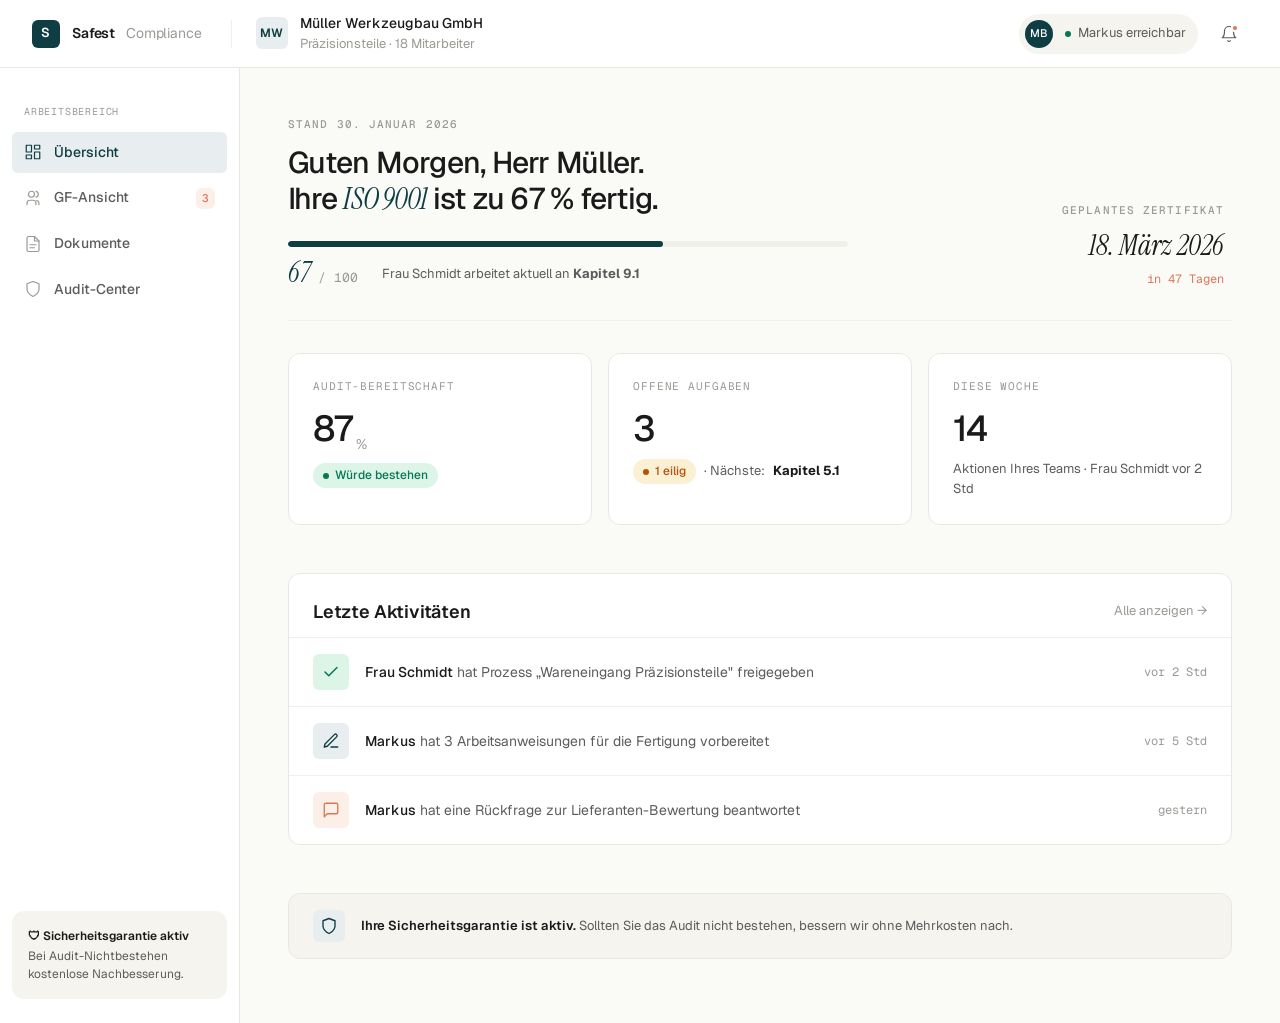
==== index.html @ cdc5fbad "Initial commit — Safest sales demo prototype 4 clickable screens (Übersicht, GF-Ansicht, Dokument-De" ====
<!DOCTYPE html>
<html lang="de">
<head>
  <meta charset="UTF-8" />
  <meta name="viewport" content="width=device-width, initial-scale=1.0" />
  <title>Safest — Übersicht · Müller Werkzeugbau GmbH</title>

  <link rel="preconnect" href="https://fonts.googleapis.com">
  <link rel="preconnect" href="https://fonts.gstatic.com" crossorigin>
  <link href="https://fonts.googleapis.com/css2?family=Geist:wght@400;500;600;700&family=Geist+Mono:wght@400;500&family=Instrument+Serif:ital@0;1&display=swap" rel="stylesheet">

  <link rel="stylesheet" href="styles.css" />
</head>
<body>

  <div class="app">

    <!-- ============================================ TOP BAR ============================================ -->
    <header class="topbar">
      <div class="brand">
        <div class="brand-mark">S</div>
        <div class="brand-name">Safest <span>Compliance</span></div>
      </div>

      <div class="customer-context">
        <div class="customer-logo">MW</div>
        <div>
          <div class="customer-name">Müller Werkzeugbau GmbH</div>
          <div class="customer-meta">Präzisionsteile · 18 Mitarbeiter</div>
        </div>
      </div>

      <div class="topbar-actions">
        <button class="consultant-badge" title="Ihr persönlicher Berater">
          <div class="avatar primary">MB</div>
          <span><span class="consultant-status"></span> Markus erreichbar</span>
        </button>
        <button class="icon-btn" aria-label="Benachrichtigungen">
          <svg width="18" height="18" viewBox="0 0 24 24" fill="none" stroke="currentColor" stroke-width="1.6" stroke-linecap="round" stroke-linejoin="round"><path d="M6 8a6 6 0 0 1 12 0c0 7 3 9 3 9H3s3-2 3-9"/><path d="M10.3 21a1.94 1.94 0 0 0 3.4 0"/></svg>
          <span class="dot"></span>
        </button>
      </div>
    </header>

    <!-- ============================================ SIDEBAR ============================================ -->
    <aside class="sidebar">
      <div class="sidebar-section">Arbeitsbereich</div>

      <a href="index.html" class="nav-item active">
        <svg class="nav-icon" viewBox="0 0 24 24" fill="none" stroke="currentColor" stroke-width="1.6" stroke-linecap="round" stroke-linejoin="round"><rect x="3" y="3" width="7" height="9"/><rect x="14" y="3" width="7" height="5"/><rect x="14" y="12" width="7" height="9"/><rect x="3" y="16" width="7" height="5"/></svg>
        Übersicht
      </a>

      <a href="geschaeftsfuehrer.html" class="nav-item">
        <svg class="nav-icon" viewBox="0 0 24 24" fill="none" stroke="currentColor" stroke-width="1.6" stroke-linecap="round" stroke-linejoin="round"><path d="M20 21v-2a4 4 0 0 0-3-3.87"/><path d="M4 21v-2a4 4 0 0 1 4-4h4a4 4 0 0 1 4 4v2"/><circle cx="10" cy="7" r="4"/><path d="M16 3.13a4 4 0 0 1 0 7.75"/></svg>
        GF-Ansicht
        <span class="nav-badge">3</span>
      </a>

      <a href="dokument.html" class="nav-item">
        <svg class="nav-icon" viewBox="0 0 24 24" fill="none" stroke="currentColor" stroke-width="1.6" stroke-linecap="round" stroke-linejoin="round"><path d="M14 2H6a2 2 0 0 0-2 2v16a2 2 0 0 0 2 2h12a2 2 0 0 0 2-2V8z"/><polyline points="14 2 14 8 20 8"/><line x1="8" y1="13" x2="16" y2="13"/><line x1="8" y1="17" x2="14" y2="17"/></svg>
        Dokumente
      </a>

      <a href="audit.html" class="nav-item">
        <svg class="nav-icon" viewBox="0 0 24 24" fill="none" stroke="currentColor" stroke-width="1.6" stroke-linecap="round" stroke-linejoin="round"><path d="M12 22s8-4 8-10V5l-8-3-8 3v7c0 6 8 10 8 10z"/></svg>
        Audit-Center
      </a>

      <div class="sidebar-footer">
        <strong>🛡 Sicherheitsgarantie aktiv</strong>
        Bei Audit-Nichtbestehen kostenlose Nachbesserung.
      </div>
    </aside>

    <!-- ============================================ MAIN ============================================ -->
    <main class="main">

      <!-- ── HERO ────────────────────────────────────────── -->
      <section class="hero fade-in">
        <div class="hero-info">
          <div class="eyebrow">Stand 30. Januar 2026</div>
          <h1 class="hero-title">Guten Morgen, Herr Müller. <br />Ihre <em>ISO 9001</em> ist zu 67 % fertig.</h1>
          <div class="progress-bar">
            <div class="progress-fill" style="--target: 67%"></div>
          </div>
          <div class="progress-row">
            <div><span class="progress-num">67</span><span class="faint mono"> / 100</span></div>
            <div>Frau Schmidt arbeitet aktuell an <strong>Kapitel 9.1</strong></div>
          </div>
        </div>

        <div class="hero-side">
          <div class="eyebrow">Geplantes Zertifikat</div>
          <div class="hero-side-date">18. März 2026</div>
          <div class="hero-side-meta">in 47 Tagen</div>
        </div>
      </section>

      <!-- ── KPI CARDS ───────────────────────────────────── -->
      <section class="kpi-grid">
        <div class="kpi-card fade-in delay-1">
          <div class="kpi-label">Audit-Bereitschaft</div>
          <div class="kpi-value">87<sub>%</sub></div>
          <div class="kpi-meta"><span class="status-pill success">Würde bestehen</span></div>
        </div>

        <div class="kpi-card fade-in delay-2">
          <div class="kpi-label">Offene Aufgaben</div>
          <div class="kpi-value">3</div>
          <div class="kpi-meta"><span class="status-pill warning">1 eilig</span> &middot; Nächste: <strong style="color:var(--text)">Kapitel 5.1</strong></div>
        </div>

        <div class="kpi-card fade-in delay-3">
          <div class="kpi-label">Diese Woche</div>
          <div class="kpi-value">14</div>
          <div class="kpi-meta">Aktionen Ihres Teams &middot; Frau Schmidt vor 2 Std</div>
        </div>
      </section>

      <!-- ── ACTIVITY FEED ───────────────────────────────── -->
      <section class="feed-section fade-in delay-4">
        <div class="feed-header">
          <h2 class="section-title">Letzte Aktivitäten</h2>
          <a href="#">Alle anzeigen →</a>
        </div>
        <ul class="feed-list">
          <li class="feed-item">
            <div class="feed-icon success">
              <svg width="18" height="18" viewBox="0 0 24 24" fill="none" stroke="currentColor" stroke-width="2" stroke-linecap="round" stroke-linejoin="round"><polyline points="20 6 9 17 4 12"/></svg>
            </div>
            <div class="feed-content">
              <div class="feed-text"><strong>Frau Schmidt</strong> hat Prozess „Wareneingang Präzisionsteile" freigegeben</div>
            </div>
            <div class="feed-time">vor 2 Std</div>
          </li>

          <li class="feed-item">
            <div class="feed-icon primary">
              <svg width="18" height="18" viewBox="0 0 24 24" fill="none" stroke="currentColor" stroke-width="1.8" stroke-linecap="round" stroke-linejoin="round"><path d="M12 20h9"/><path d="M16.5 3.5a2.12 2.12 0 0 1 3 3L7 19l-4 1 1-4Z"/></svg>
            </div>
            <div class="feed-content">
              <div class="feed-text"><strong>Markus</strong> hat 3 Arbeitsanweisungen für die Fertigung vorbereitet</div>
            </div>
            <div class="feed-time">vor 5 Std</div>
          </li>

          <li class="feed-item">
            <div class="feed-icon accent">
              <svg width="18" height="18" viewBox="0 0 24 24" fill="none" stroke="currentColor" stroke-width="1.8" stroke-linecap="round" stroke-linejoin="round"><path d="M21 15a2 2 0 0 1-2 2H7l-4 4V5a2 2 0 0 1 2-2h14a2 2 0 0 1 2 2z"/></svg>
            </div>
            <div class="feed-content">
              <div class="feed-text"><strong>Markus</strong> hat eine Rückfrage zur Lieferanten-Bewertung beantwortet</div>
            </div>
            <div class="feed-time">gestern</div>
          </li>
        </ul>
      </section>

      <!-- ── TRUST BANNER ────────────────────────────────── -->
      <div class="trust-banner fade-in delay-5">
        <div class="trust-icon">
          <svg width="18" height="18" viewBox="0 0 24 24" fill="none" stroke="currentColor" stroke-width="1.8" stroke-linecap="round" stroke-linejoin="round"><path d="M12 22s8-4 8-10V5l-8-3-8 3v7c0 6 8 10 8 10z"/></svg>
        </div>
        <div>
          <strong>Ihre Sicherheitsgarantie ist aktiv.</strong> Sollten Sie das Audit nicht bestehen, bessern wir ohne Mehrkosten nach.
        </div>
      </div>

    </main>
  </div>

  <script src="script.js"></script>
</body>
</html>
---- styles.css ----
/* ============================================
   SAFEST DEMO PROTOTYPE — STYLES
   Design language: Warm minimal · Editorial accent · Petrol primary
   ============================================ */

:root {
  /* Surfaces */
  --bg: #FAFAF7;
  --surface: #FFFFFF;
  --surface-warm: #F5F4EE;

  /* Brand */
  --primary: #0E3D44;
  --primary-soft: #134E57;
  --primary-faint: #E8EEEF;

  /* Accent */
  --accent: #D97757;
  --accent-soft: #F4D9CB;
  --accent-faint: #FBEFE7;

  /* Text */
  --text: #1A1A1A;
  --text-soft: #5C5C5C;
  --text-faint: #9A9A95;

  /* Lines */
  --border: #E8E8E2;
  --border-soft: #F0F0EB;

  /* Status */
  --success: #047857;
  --success-bg: #DCF5E7;
  --warning: #B45309;
  --warning-bg: #FBEFD4;
  --danger: #B91C1C;
  --danger-bg: #FCE2E2;

  /* Radii */
  --r-sm: 6px;
  --r: 12px;
  --r-lg: 16px;
  --r-full: 999px;

  /* Shadows — extremely subtle, layered */
  --shadow-xs: 0 1px 2px rgba(20, 30, 35, 0.04);
  --shadow: 0 1px 2px rgba(20, 30, 35, 0.04), 0 2px 6px rgba(20, 30, 35, 0.03);
  --shadow-lg: 0 4px 14px rgba(20, 30, 35, 0.05), 0 2px 4px rgba(20, 30, 35, 0.03);

  /* Spacing */
  --s-1: 4px;
  --s-2: 8px;
  --s-3: 12px;
  --s-4: 16px;
  --s-5: 24px;
  --s-6: 32px;
  --s-7: 48px;
  --s-8: 64px;

  /* Type */
  --font-sans: 'Geist', -apple-system, BlinkMacSystemFont, sans-serif;
  --font-mono: 'Geist Mono', 'SF Mono', monospace;
  --font-serif: 'Instrument Serif', Georgia, serif;
}

/* ============================================
   RESET & BASE
   ============================================ */
*, *::before, *::after { box-sizing: border-box; margin: 0; padding: 0; }

html { font-size: 16px; -webkit-text-size-adjust: 100%; }

body {
  font-family: var(--font-sans);
  font-size: 15px;
  line-height: 1.55;
  color: var(--text);
  background: var(--bg);
  -webkit-font-smoothing: antialiased;
  -moz-osx-font-smoothing: grayscale;
  font-feature-settings: "ss01", "ss02", "cv11";
  min-height: 100vh;
}

a { color: inherit; text-decoration: none; }
button { font: inherit; cursor: pointer; border: none; background: none; color: inherit; }
ul, ol { list-style: none; }
img { max-width: 100%; display: block; }

/* ============================================
   APP LAYOUT
   ============================================ */
.app {
  display: grid;
  grid-template-columns: 240px 1fr;
  grid-template-rows: 68px 1fr;
  grid-template-areas:
    "topbar topbar"
    "sidebar main";
  min-height: 100vh;
}

/* ── TOP BAR ───────────────────────────────── */
.topbar {
  grid-area: topbar;
  background: var(--surface);
  border-bottom: 1px solid var(--border);
  display: flex;
  align-items: center;
  padding: 0 var(--s-6);
  gap: var(--s-5);
  position: sticky;
  top: 0;
  z-index: 50;
}

.brand {
  display: flex;
  align-items: center;
  gap: var(--s-3);
  padding-right: var(--s-5);
  border-right: 1px solid var(--border-soft);
  min-width: 200px;
}

.brand-mark {
  width: 28px;
  height: 28px;
  background: var(--primary);
  color: white;
  border-radius: var(--r-sm);
  display: grid;
  place-items: center;
  font-weight: 600;
  font-size: 13px;
  letter-spacing: 0.02em;
}

.brand-name {
  font-weight: 600;
  font-size: 14px;
  letter-spacing: -0.01em;
  color: var(--text);
}

.brand-name span {
  color: var(--text-faint);
  font-weight: 400;
  margin-left: var(--s-2);
}

.customer-context {
  display: flex;
  align-items: center;
  gap: var(--s-3);
  flex: 1;
}

.customer-logo {
  width: 32px;
  height: 32px;
  background: var(--primary-faint);
  color: var(--primary);
  border-radius: var(--r-sm);
  display: grid;
  place-items: center;
  font-weight: 600;
  font-size: 12px;
  letter-spacing: 0.02em;
}

.customer-name {
  font-weight: 500;
  font-size: 14px;
  color: var(--text);
}

.customer-meta {
  font-size: 13px;
  color: var(--text-faint);
}

.topbar-actions {
  display: flex;
  align-items: center;
  gap: var(--s-3);
}

.consultant-badge {
  display: flex;
  align-items: center;
  gap: var(--s-3);
  padding: 6px var(--s-3) 6px 6px;
  background: var(--surface-warm);
  border-radius: var(--r-full);
  font-size: 13px;
  color: var(--text-soft);
  transition: background 0.15s ease;
}
.consultant-badge:hover { background: var(--primary-faint); }

.avatar {
  width: 28px;
  height: 28px;
  border-radius: var(--r-full);
  display: grid;
  place-items: center;
  font-weight: 500;
  font-size: 11px;
  letter-spacing: 0.02em;
}
.avatar.primary { background: var(--primary); color: white; }
.avatar.accent  { background: var(--accent); color: white; }
.avatar.soft    { background: var(--surface-warm); color: var(--text-soft); border: 1px solid var(--border); }

.consultant-status {
  display: inline-block;
  width: 6px; height: 6px;
  border-radius: 50%;
  background: var(--success);
  margin-right: var(--s-1);
}

.icon-btn {
  width: 38px;
  height: 38px;
  border-radius: var(--r-sm);
  display: grid;
  place-items: center;
  color: var(--text-soft);
  position: relative;
  transition: background 0.15s ease;
}
.icon-btn:hover { background: var(--surface-warm); }
.icon-btn .dot {
  position: absolute;
  top: 9px; right: 9px;
  width: 8px; height: 8px;
  background: var(--accent);
  border: 2px solid var(--surface);
  border-radius: 50%;
}

/* ── SIDEBAR ───────────────────────────────── */
.sidebar {
  grid-area: sidebar;
  background: var(--surface);
  border-right: 1px solid var(--border);
  padding: var(--s-5) var(--s-3);
  display: flex;
  flex-direction: column;
  gap: var(--s-1);
}

.sidebar-section {
  font-family: var(--font-mono);
  font-size: 10px;
  text-transform: uppercase;
  letter-spacing: 0.08em;
  color: var(--text-faint);
  padding: var(--s-3) var(--s-3) var(--s-2);
}

.nav-item {
  display: flex;
  align-items: center;
  gap: var(--s-3);
  padding: 10px var(--s-3);
  border-radius: var(--r-sm);
  color: var(--text-soft);
  font-size: 14px;
  font-weight: 500;
  transition: all 0.15s ease;
}
.nav-item:hover { background: var(--surface-warm); color: var(--text); }
.nav-item.active {
  background: var(--primary-faint);
  color: var(--primary);
}
.nav-item.active .nav-icon { color: var(--primary); }

.nav-icon { width: 18px; height: 18px; flex-shrink: 0; color: var(--text-faint); }
.nav-item:hover .nav-icon { color: var(--text-soft); }

.nav-badge {
  margin-left: auto;
  font-family: var(--font-mono);
  font-size: 11px;
  color: var(--accent);
  background: var(--accent-faint);
  padding: 2px 6px;
  border-radius: var(--r-sm);
}

.sidebar-footer {
  margin-top: auto;
  padding: var(--s-4);
  background: var(--surface-warm);
  border-radius: var(--r);
  font-size: 12px;
  color: var(--text-soft);
  line-height: 1.5;
}
.sidebar-footer strong { color: var(--text); display: block; margin-bottom: 2px; font-weight: 600; }

/* ── MAIN ──────────────────────────────────── */
.main {
  grid-area: main;
  padding: var(--s-7) var(--s-7) var(--s-8);
  max-width: 1240px;
  width: 100%;
}

/* ============================================
   TYPOGRAPHY UTILITIES
   ============================================ */
.eyebrow {
  font-family: var(--font-mono);
  font-size: 11px;
  font-weight: 500;
  text-transform: uppercase;
  letter-spacing: 0.1em;
  color: var(--text-faint);
}

.hero-title {
  font-family: var(--font-sans);
  font-size: 30px;
  font-weight: 500;
  letter-spacing: -0.025em;
  line-height: 1.2;
  color: var(--text);
}
.hero-title em {
  font-family: var(--font-serif);
  font-style: italic;
  font-weight: 400;
  color: var(--primary);
}

.section-title {
  font-size: 18px;
  font-weight: 600;
  letter-spacing: -0.01em;
  color: var(--text);
}

.muted { color: var(--text-soft); }
.faint { color: var(--text-faint); }

.mono { font-family: var(--font-mono); }
.serif { font-family: var(--font-serif); }

/* ============================================
   HERO BLOCK (Übersicht)
   ============================================ */
.hero {
  display: grid;
  grid-template-columns: 1fr auto;
  gap: var(--s-7);
  align-items: end;
  padding-bottom: var(--s-6);
  margin-bottom: var(--s-6);
  border-bottom: 1px solid var(--border-soft);
}

.hero-info { max-width: 560px; }
.hero-info .eyebrow { margin-bottom: var(--s-3); }
.hero-info .hero-title { margin-bottom: var(--s-5); }

.progress-bar {
  height: 6px;
  background: var(--border-soft);
  border-radius: var(--r-full);
  overflow: hidden;
  position: relative;
}
.progress-fill {
  height: 100%;
  background: var(--primary);
  border-radius: var(--r-full);
  width: 0;
  transition: width 1.2s cubic-bezier(.2,.7,.2,1);
}

.progress-row {
  display: flex;
  align-items: center;
  gap: var(--s-5);
  margin-top: var(--s-3);
  font-size: 13px;
  color: var(--text-soft);
}
.progress-num {
  font-family: var(--font-serif);
  font-style: italic;
  font-size: 28px;
  color: var(--primary);
  line-height: 1;
}

.hero-side {
  text-align: right;
  padding-right: var(--s-2);
}
.hero-side .eyebrow { margin-bottom: var(--s-3); }
.hero-side-date {
  font-family: var(--font-serif);
  font-size: 28px;
  font-style: italic;
  color: var(--text);
  line-height: 1.1;
  margin-bottom: var(--s-2);
}
.hero-side-meta {
  font-family: var(--font-mono);
  font-size: 12px;
  color: var(--accent);
}

/* ============================================
   KPI CARDS
   ============================================ */
.kpi-grid {
  display: grid;
  grid-template-columns: repeat(3, 1fr);
  gap: var(--s-4);
  margin-bottom: var(--s-7);
}

.kpi-card {
  background: var(--surface);
  border: 1px solid var(--border);
  border-radius: var(--r);
  padding: var(--s-5);
  transition: border-color 0.2s ease, box-shadow 0.2s ease;
}
.kpi-card:hover {
  border-color: #DEDED8;
  box-shadow: var(--shadow);
}

.kpi-label {
  font-family: var(--font-mono);
  font-size: 11px;
  text-transform: uppercase;
  letter-spacing: 0.08em;
  color: var(--text-faint);
  margin-bottom: var(--s-4);
}

.kpi-value {
  font-size: 36px;
  font-weight: 500;
  letter-spacing: -0.03em;
  line-height: 1;
  color: var(--text);
  margin-bottom: var(--s-3);
}
.kpi-value sub {
  font-size: 14px;
  color: var(--text-faint);
  font-weight: 400;
  letter-spacing: 0;
  margin-left: var(--s-1);
}

.kpi-meta {
  font-size: 13px;
  color: var(--text-soft);
  display: flex;
  align-items: center;
  gap: var(--s-2);
}

.status-pill {
  display: inline-flex;
  align-items: center;
  gap: 6px;
  padding: 3px 10px;
  border-radius: var(--r-full);
  font-size: 12px;
  font-weight: 500;
}
.status-pill.success { background: var(--success-bg); color: var(--success); }
.status-pill.warning { background: var(--warning-bg); color: var(--warning); }
.status-pill.danger  { background: var(--danger-bg);  color: var(--danger); }
.status-pill::before {
  content: '';
  width: 6px; height: 6px;
  border-radius: 50%;
  background: currentColor;
}

/* ============================================
   ACTIVITY FEED
   ============================================ */
.feed-section {
  background: var(--surface);
  border: 1px solid var(--border);
  border-radius: var(--r);
  overflow: hidden;
}
.feed-header {
  display: flex;
  align-items: center;
  justify-content: space-between;
  padding: var(--s-5) var(--s-5) var(--s-3);
}
.feed-header a {
  font-size: 13px;
  color: var(--text-faint);
  transition: color 0.15s ease;
}
.feed-header a:hover { color: var(--primary); }

.feed-list {
  display: flex;
  flex-direction: column;
}

.feed-item {
  display: grid;
  grid-template-columns: auto 1fr auto;
  gap: var(--s-4);
  padding: var(--s-4) var(--s-5);
  align-items: center;
  border-top: 1px solid var(--border-soft);
}
.feed-item:hover { background: var(--surface-warm); }

.feed-icon {
  width: 36px; height: 36px;
  border-radius: var(--r-sm);
  display: grid;
  place-items: center;
  flex-shrink: 0;
}
.feed-icon.primary  { background: var(--primary-faint);  color: var(--primary); }
.feed-icon.success  { background: var(--success-bg);     color: var(--success); }
.feed-icon.accent   { background: var(--accent-faint);   color: var(--accent); }
.feed-icon.neutral  { background: var(--surface-warm);   color: var(--text-soft); }

.feed-content { min-width: 0; }
.feed-content strong { font-weight: 500; color: var(--text); }
.feed-content .feed-text { font-size: 14px; color: var(--text-soft); line-height: 1.4; }

.feed-time {
  font-family: var(--font-mono);
  font-size: 12px;
  color: var(--text-faint);
  white-space: nowrap;
}

/* ============================================
   TRUST BANNER
   ============================================ */
.trust-banner {
  margin-top: var(--s-7);
  padding: var(--s-4) var(--s-5);
  background: var(--surface-warm);
  border: 1px solid var(--border);
  border-radius: var(--r);
  display: flex;
  align-items: center;
  gap: var(--s-4);
  font-size: 13px;
  color: var(--text-soft);
}
.trust-icon {
  width: 32px; height: 32px;
  background: var(--primary-faint);
  color: var(--primary);
  border-radius: var(--r-sm);
  display: grid;
  place-items: center;
  flex-shrink: 0;
}
.trust-banner strong { color: var(--text); font-weight: 600; }

/* ============================================
   GF-ANSICHT — DELEGATION TOGGLE
   ============================================ */
.delegation-block {
  background: linear-gradient(180deg, #FFFFFF 0%, #F7F6F1 100%);
  border: 1px solid var(--border);
  border-radius: var(--r-lg);
  padding: var(--s-6);
  display: grid;
  grid-template-columns: 1fr auto;
  gap: var(--s-6);
  align-items: center;
  margin-bottom: var(--s-7);
}
.delegation-info .eyebrow { margin-bottom: var(--s-3); }
.delegation-info h2 {
  font-size: 22px;
  font-weight: 500;
  letter-spacing: -0.02em;
  margin-bottom: var(--s-2);
}
.delegation-info h2 em {
  font-family: var(--font-serif);
  font-style: italic;
  font-weight: 400;
  color: var(--primary);
}
.delegation-info p { color: var(--text-soft); max-width: 540px; }

.toggle {
  display: inline-flex;
  align-items: center;
  gap: var(--s-3);
  padding: var(--s-3) var(--s-4);
  background: var(--surface);
  border: 1px solid var(--border);
  border-radius: var(--r-full);
}
.toggle-switch {
  width: 44px; height: 24px;
  background: var(--primary);
  border-radius: var(--r-full);
  position: relative;
  transition: background 0.2s ease;
}
.toggle-switch::after {
  content: '';
  position: absolute;
  top: 3px; left: 23px;
  width: 18px; height: 18px;
  background: white;
  border-radius: 50%;
  transition: left 0.2s ease;
}
.toggle.off .toggle-switch { background: var(--border); }
.toggle.off .toggle-switch::after { left: 3px; }
.toggle-label {
  font-family: var(--font-mono);
  font-size: 11px;
  text-transform: uppercase;
  letter-spacing: 0.06em;
  color: var(--text-soft);
}

/* ============================================
   ISO KAPITEL AMPEL
   ============================================ */
.kapitel-block { margin-bottom: var(--s-7); }
.kapitel-block .section-title { margin-bottom: var(--s-4); }
.kapitel-block .eyebrow { margin-bottom: var(--s-2); }

.kapitel-list {
  background: var(--surface);
  border: 1px solid var(--border);
  border-radius: var(--r);
  overflow: hidden;
}

.kapitel-row {
  display: grid;
  grid-template-columns: 32px 1fr auto;
  gap: var(--s-4);
  padding: var(--s-4) var(--s-5);
  align-items: center;
  border-top: 1px solid var(--border-soft);
  transition: background 0.15s ease;
}
.kapitel-row:first-child { border-top: none; }
.kapitel-row:hover { background: var(--surface-warm); }

.kapitel-num {
  font-family: var(--font-mono);
  font-size: 13px;
  color: var(--text-faint);
}
.kapitel-name { font-size: 14px; color: var(--text); }

/* ============================================
   AUFGABEN CARDS
   ============================================ */
.aufgaben-block .eyebrow { margin-bottom: var(--s-2); }
.aufgaben-block .section-title { margin-bottom: var(--s-4); }

.aufgaben-list {
  display: flex;
  flex-direction: column;
  gap: var(--s-3);
}

.aufgabe-card {
  background: var(--surface);
  border: 1px solid var(--border);
  border-radius: var(--r);
  padding: var(--s-5);
  display: grid;
  grid-template-columns: 1fr auto;
  gap: var(--s-5);
  align-items: center;
  transition: border-color 0.15s ease, box-shadow 0.15s ease;
}
.aufgabe-card:hover { border-color: #DCDCD6; box-shadow: var(--shadow); }
.aufgabe-card.urgent { border-color: var(--accent-soft); background: linear-gradient(180deg, #FFFBF8 0%, #FFFFFF 100%); }

.aufgabe-tag {
  display: inline-flex;
  align-items: center;
  gap: 6px;
  font-family: var(--font-mono);
  font-size: 10px;
  font-weight: 500;
  text-transform: uppercase;
  letter-spacing: 0.08em;
  color: var(--accent);
  margin-bottom: var(--s-2);
}
.aufgabe-title {
  font-size: 15px;
  font-weight: 500;
  margin-bottom: var(--s-1);
  color: var(--text);
}
.aufgabe-meta {
  font-size: 13px;
  color: var(--text-soft);
}
.aufgabe-time {
  font-family: var(--font-mono);
  font-size: 12px;
  color: var(--text-faint);
  margin-left: var(--s-2);
}

/* ============================================
   BUTTONS
   ============================================ */
.btn {
  display: inline-flex;
  align-items: center;
  gap: var(--s-2);
  padding: 10px var(--s-4);
  border-radius: var(--r-sm);
  font-size: 14px;
  font-weight: 500;
  transition: all 0.15s ease;
  white-space: nowrap;
}
.btn-primary {
  background: var(--primary);
  color: white;
}
.btn-primary:hover { background: var(--primary-soft); }

.btn-ghost {
  color: var(--text-soft);
  border: 1px solid var(--border);
  background: var(--surface);
}
.btn-ghost:hover { border-color: #D5D5CF; color: var(--text); }

.btn-cta {
  background: var(--primary);
  color: white;
  padding: 12px var(--s-5);
  font-size: 14px;
  font-weight: 500;
}
.btn-cta:hover { background: var(--primary-soft); }
.btn-cta:active { transform: translateY(1px); }

/* ============================================
   DOKUMENT-DETAIL
   ============================================ */
.dok-header {
  display: flex;
  align-items: flex-start;
  justify-content: space-between;
  gap: var(--s-5);
  padding-bottom: var(--s-5);
  border-bottom: 1px solid var(--border);
  margin-bottom: var(--s-6);
}
.back-link {
  display: inline-flex;
  align-items: center;
  gap: var(--s-1);
  font-size: 13px;
  color: var(--text-faint);
  margin-bottom: var(--s-3);
  transition: color 0.15s ease;
}
.back-link:hover { color: var(--primary); }

.dok-title-row .eyebrow { margin-bottom: var(--s-2); }
.dok-title {
  font-size: 28px;
  font-weight: 500;
  letter-spacing: -0.02em;
  margin-bottom: var(--s-3);
}
.dok-meta {
  display: flex;
  gap: var(--s-5);
  font-size: 13px;
  color: var(--text-soft);
}
.dok-meta span { display: flex; align-items: center; gap: var(--s-1); }

/* Process strip */
.process-strip {
  display: grid;
  grid-template-columns: 1fr auto 1fr auto 1fr;
  gap: var(--s-3);
  align-items: center;
  background: var(--surface);
  border: 1px solid var(--border);
  border-radius: var(--r);
  padding: var(--s-4) var(--s-5);
  margin-bottom: var(--s-6);
}
.process-step {
  display: flex;
  flex-direction: column;
  gap: 2px;
}
.process-step-label {
  font-size: 13px;
  font-weight: 500;
  color: var(--text);
  display: flex;
  align-items: center;
  gap: var(--s-2);
}
.process-step-date {
  font-family: var(--font-mono);
  font-size: 11px;
  color: var(--text-faint);
}
.process-step.active .process-step-label { color: var(--accent); }
.process-arrow { color: var(--text-faint); }
.check-dot {
  width: 16px; height: 16px;
  background: var(--success-bg);
  color: var(--success);
  border-radius: 50%;
  display: grid; place-items: center;
}

/* Document body layout */
.dok-body {
  display: grid;
  grid-template-columns: 1fr 320px;
  gap: var(--s-6);
  align-items: start;
}

.dok-content {
  background: var(--surface);
  border: 1px solid var(--border);
  border-radius: var(--r);
  padding: var(--s-7);
}
.dok-content h3 {
  font-family: var(--font-serif);
  font-style: italic;
  font-size: 22px;
  font-weight: 400;
  color: var(--primary);
  margin-bottom: var(--s-5);
}
.dok-content p {
  margin-bottom: var(--s-4);
  color: var(--text);
  font-size: 15px;
  line-height: 1.65;
}
.dok-content ul { padding-left: var(--s-5); margin-bottom: var(--s-4); }
.dok-content ul li {
  list-style: disc;
  margin-bottom: var(--s-3);
  color: var(--text);
  line-height: 1.6;
}
.dok-content strong { font-weight: 600; }
.highlight-new {
  background: var(--accent-faint);
  padding: var(--s-4) var(--s-5);
  border-left: 3px solid var(--accent);
  border-radius: 0 var(--r-sm) var(--r-sm) 0;
  margin: var(--s-4) 0;
  position: relative;
}
.highlight-new::before {
  content: 'Neu ergänzt';
  position: absolute;
  top: -10px;
  left: 16px;
  background: var(--accent);
  color: white;
  font-family: var(--font-mono);
  font-size: 10px;
  text-transform: uppercase;
  letter-spacing: 0.08em;
  padding: 3px 8px;
  border-radius: var(--r-sm);
}

/* Chat sidebar */
.chat-card {
  background: var(--surface);
  border: 1px solid var(--border);
  border-radius: var(--r);
  overflow: hidden;
  position: sticky;
  top: 88px;
}
.chat-header {
  padding: var(--s-4) var(--s-5);
  border-bottom: 1px solid var(--border-soft);
  display: flex;
  align-items: center;
  gap: var(--s-3);
}
.chat-header .avatar { width: 36px; height: 36px; font-size: 13px; }
.chat-header-meta strong {
  font-size: 14px;
  display: block;
  color: var(--text);
  font-weight: 600;
}
.chat-header-meta small {
  font-size: 12px;
  color: var(--success);
  display: flex; align-items: center; gap: 4px;
}
.chat-header-meta small::before {
  content: ''; width: 6px; height: 6px; background: var(--success); border-radius: 50%;
}

.chat-thread {
  padding: var(--s-4) var(--s-5);
  display: flex;
  flex-direction: column;
  gap: var(--s-4);
  max-height: 360px;
  overflow-y: auto;
}
.chat-msg {
  font-size: 13px;
  line-height: 1.5;
}
.chat-msg-time {
  font-family: var(--font-mono);
  font-size: 10px;
  text-transform: uppercase;
  letter-spacing: 0.06em;
  color: var(--text-faint);
  margin-bottom: 4px;
}
.chat-msg-text { color: var(--text-soft); }

.chat-input {
  border-top: 1px solid var(--border-soft);
  padding: var(--s-3) var(--s-4);
  display: flex;
  gap: var(--s-2);
}
.chat-input input {
  flex: 1;
  background: var(--surface-warm);
  border: 1px solid var(--border-soft);
  border-radius: var(--r-sm);
  padding: 8px var(--s-3);
  font-family: inherit;
  font-size: 13px;
  color: var(--text);
}
.chat-input input::placeholder { color: var(--text-faint); }
.chat-input button {
  background: var(--primary);
  color: white;
  border-radius: var(--r-sm);
  width: 32px;
  display: grid; place-items: center;
}

/* Document footer */
.dok-footer {
  margin-top: var(--s-6);
  display: flex;
  justify-content: flex-end;
  gap: var(--s-3);
}

/* ============================================
   AUDIT SIMULATOR
   ============================================ */
.audit-hero {
  background: var(--surface);
  border: 1px solid var(--border);
  border-radius: var(--r-lg);
  padding: var(--s-7);
  margin-bottom: var(--s-6);
  display: grid;
  grid-template-columns: 1fr auto;
  gap: var(--s-6);
  align-items: end;
}
.audit-hero-info .eyebrow { margin-bottom: var(--s-3); }
.audit-hero-title {
  font-size: 28px;
  font-weight: 500;
  letter-spacing: -0.02em;
  margin-bottom: var(--s-2);
}
.audit-hero-title em {
  font-family: var(--font-serif);
  font-style: italic;
  font-weight: 400;
  color: var(--primary);
}
.audit-hero-info p { color: var(--text-soft); max-width: 480px; }

.audit-score {
  text-align: right;
}
.audit-score-num {
  font-family: var(--font-serif);
  font-style: italic;
  font-size: 64px;
  line-height: 1;
  color: var(--primary);
  margin-bottom: var(--s-2);
}
.audit-score-bar {
  width: 240px;
  height: 4px;
  background: var(--border-soft);
  border-radius: var(--r-full);
  overflow: hidden;
  margin-bottom: var(--s-2);
}
.audit-score-bar-fill {
  width: 87%;
  height: 100%;
  background: var(--primary);
  border-radius: var(--r-full);
}

/* Simulator */
.simulator {
  background: var(--surface);
  border: 1px solid var(--border);
  border-radius: var(--r);
  overflow: hidden;
  margin-bottom: var(--s-6);
}
.simulator-header {
  padding: var(--s-4) var(--s-6);
  border-bottom: 1px solid var(--border-soft);
  display: flex;
  align-items: center;
  justify-content: space-between;
}
.simulator-header .eyebrow { color: var(--text-soft); }
.simulator-counter {
  font-family: var(--font-mono);
  font-size: 12px;
  color: var(--text-faint);
}

.audit-question {
  padding: var(--s-6);
  background: var(--surface-warm);
  border-bottom: 1px solid var(--border-soft);
}
.audit-question-label {
  display: inline-flex;
  align-items: center;
  gap: var(--s-2);
  font-family: var(--font-mono);
  font-size: 10px;
  text-transform: uppercase;
  letter-spacing: 0.08em;
  color: var(--text-faint);
  margin-bottom: var(--s-3);
}
.audit-question-text {
  font-family: var(--font-serif);
  font-size: 22px;
  font-style: italic;
  font-weight: 400;
  color: var(--text);
  line-height: 1.45;
  max-width: 700px;
}

.audit-answer {
  padding: var(--s-6);
}
.audit-answer-label {
  display: inline-flex;
  align-items: center;
  gap: var(--s-2);
  font-family: var(--font-mono);
  font-size: 10px;
  text-transform: uppercase;
  letter-spacing: 0.08em;
  color: var(--success);
  margin-bottom: var(--s-4);
}
.audit-answer p {
  font-size: 15px;
  line-height: 1.65;
  color: var(--text);
  margin-bottom: var(--s-4);
}
.audit-answer ol {
  padding-left: var(--s-6);
  margin: var(--s-3) 0 var(--s-4);
}
.audit-answer ol li {
  list-style: decimal;
  font-size: 14px;
  margin-bottom: var(--s-2);
  color: var(--text);
}
.audit-references {
  display: flex;
  flex-direction: column;
  gap: var(--s-1);
  margin: var(--s-4) 0;
  padding: var(--s-3) var(--s-4);
  background: var(--surface-warm);
  border-radius: var(--r-sm);
}
.audit-references span {
  font-family: var(--font-mono);
  font-size: 12px;
  color: var(--text-soft);
  display: flex; align-items: center; gap: var(--s-2);
}
.audit-references span::before { content: '→'; color: var(--text-faint); }

.audit-checks {
  display: flex;
  gap: var(--s-5);
  margin-top: var(--s-5);
  padding-top: var(--s-4);
  border-top: 1px solid var(--border-soft);
}
.audit-check {
  display: flex;
  align-items: center;
  gap: var(--s-2);
  font-size: 13px;
  color: var(--success);
}
.audit-check svg { color: var(--success); }

.simulator-footer {
  padding: var(--s-4) var(--s-6);
  border-top: 1px solid var(--border-soft);
  display: flex;
  justify-content: space-between;
  align-items: center;
  background: var(--surface-warm);
}

/* Gap report */
.gap-report .eyebrow { margin-bottom: var(--s-2); }
.gap-report .section-title { margin-bottom: var(--s-4); display: flex; align-items: center; gap: var(--s-3); }
.gap-report .section-title .status-pill { font-size: 11px; }

.gap-list { display: flex; flex-direction: column; gap: var(--s-3); }
.gap-card {
  background: var(--surface);
  border: 1px solid var(--border);
  border-radius: var(--r);
  padding: var(--s-5);
  display: grid;
  grid-template-columns: 1fr auto;
  gap: var(--s-5);
  align-items: center;
}
.gap-card-info .eyebrow { margin-bottom: var(--s-2); color: var(--warning); }
.gap-card-title { font-weight: 500; margin-bottom: var(--s-1); }
.gap-card-meta { font-size: 13px; color: var(--text-soft); }
.gap-card-time {
  font-family: var(--font-mono);
  font-size: 12px;
  color: var(--text-faint);
  margin-left: var(--s-3);
}

/* ============================================
   ANIMATIONS — subtle, staggered
   ============================================ */
@keyframes fadeUp {
  from { opacity: 0; transform: translateY(8px); }
  to { opacity: 1; transform: none; }
}
.fade-in { animation: fadeUp 0.55s cubic-bezier(.2,.7,.2,1) both; }
.delay-1 { animation-delay: 0.05s; }
.delay-2 { animation-delay: 0.12s; }
.delay-3 { animation-delay: 0.20s; }
.delay-4 { animation-delay: 0.28s; }
.delay-5 { animation-delay: 0.36s; }

/* Pulse on success */
@keyframes pulse {
  0% { box-shadow: 0 0 0 0 rgba(4, 120, 87, 0.4); }
  100% { box-shadow: 0 0 0 14px rgba(4, 120, 87, 0); }
}
.pulse { animation: pulse 0.9s ease-out; }

/* ============================================
   RESPONSIVE — collapse sidebar below tablet
   ============================================ */
@media (max-width: 1100px) {
  .dok-body { grid-template-columns: 1fr; }
  .audit-hero { grid-template-columns: 1fr; }
  .audit-score { text-align: left; }
}

@media (max-width: 880px) {
  .app { grid-template-columns: 1fr; grid-template-areas: "topbar" "main"; }
  .sidebar { display: none; }
  .kpi-grid { grid-template-columns: 1fr; }
  .hero { grid-template-columns: 1fr; align-items: start; }
  .hero-side { text-align: left; }
  .main { padding: var(--s-5); }
}
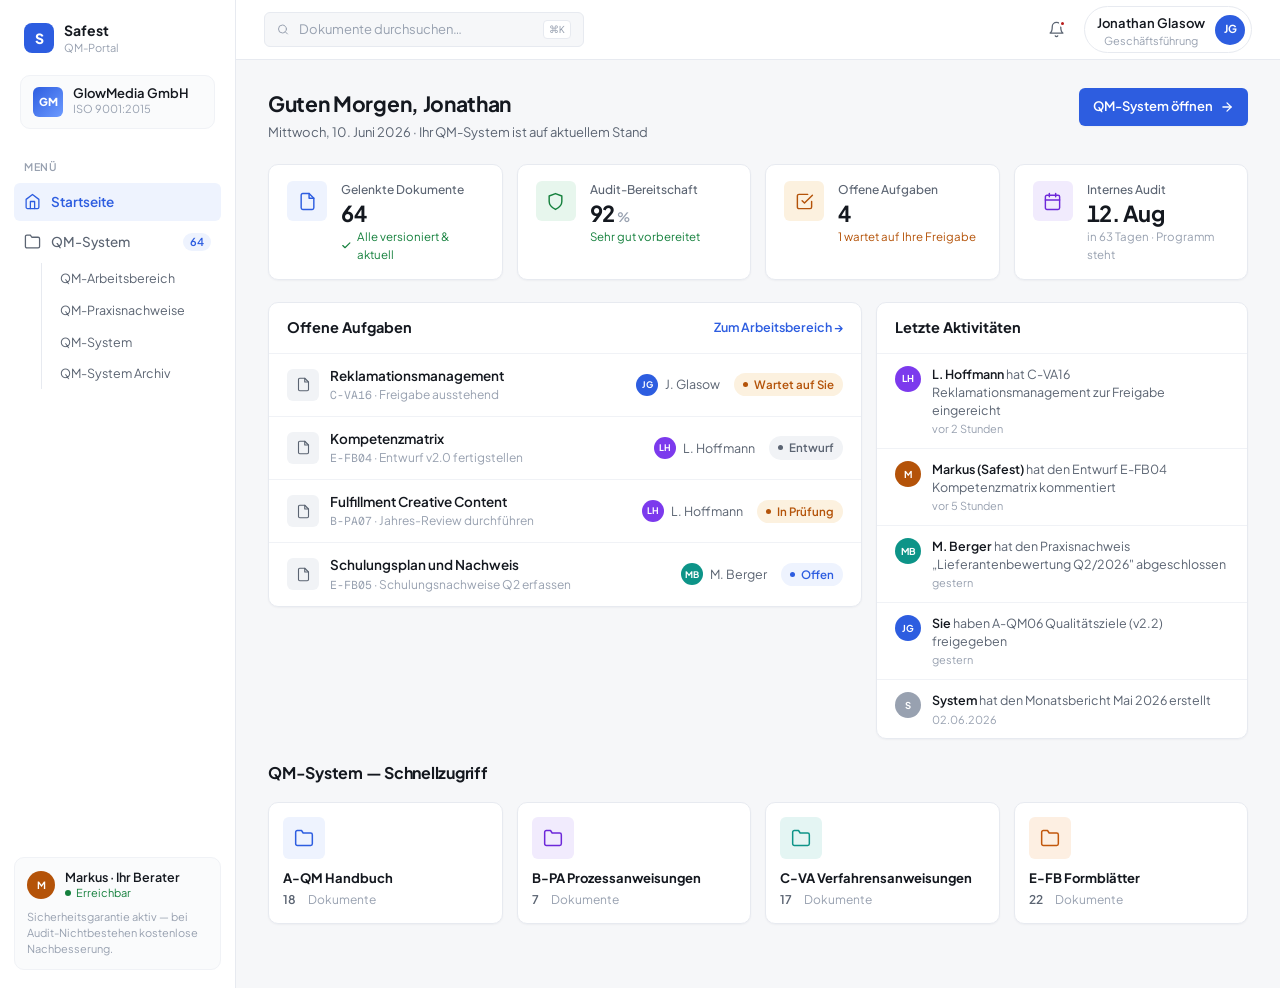
==== commit 706b7392: "Rebuild: QM-Portal mit Dashboard + QM-System (4 Reiter) Komplett neuer Prototyp im Clean-Business-Sa" ====
--- a/index.html
+++ b/index.html
@@ -3,173 +3,223 @@
 <head>
   <meta charset="UTF-8" />
   <meta name="viewport" content="width=device-width, initial-scale=1.0" />
-  <title>Safest — Übersicht · Müller Werkzeugbau GmbH</title>
+  <title>Startseite — QM-Portal · GlowMedia GmbH</title>
 
   <link rel="preconnect" href="https://fonts.googleapis.com">
   <link rel="preconnect" href="https://fonts.gstatic.com" crossorigin>
-  <link href="https://fonts.googleapis.com/css2?family=Geist:wght@400;500;600;700&family=Geist+Mono:wght@400;500&family=Instrument+Serif:ital@0;1&display=swap" rel="stylesheet">
+  <link href="https://fonts.googleapis.com/css2?family=Plus+Jakarta+Sans:wght@400;500;600;700;800&family=Geist+Mono:wght@400;500&display=swap" rel="stylesheet">
 
   <link rel="stylesheet" href="styles.css" />
 </head>
 <body>
 
-  <div class="app">
-
-    <!-- ============================================ TOP BAR ============================================ -->
-    <header class="topbar">
-      <div class="brand">
-        <div class="brand-mark">S</div>
-        <div class="brand-name">Safest <span>Compliance</span></div>
-      </div>
-
-      <div class="customer-context">
-        <div class="customer-logo">MW</div>
-        <div>
-          <div class="customer-name">Müller Werkzeugbau GmbH</div>
-          <div class="customer-meta">Präzisionsteile · 18 Mitarbeiter</div>
-        </div>
-      </div>
-
-      <div class="topbar-actions">
-        <button class="consultant-badge" title="Ihr persönlicher Berater">
-          <div class="avatar primary">MB</div>
-          <span><span class="consultant-status"></span> Markus erreichbar</span>
-        </button>
-        <button class="icon-btn" aria-label="Benachrichtigungen">
-          <svg width="18" height="18" viewBox="0 0 24 24" fill="none" stroke="currentColor" stroke-width="1.6" stroke-linecap="round" stroke-linejoin="round"><path d="M6 8a6 6 0 0 1 12 0c0 7 3 9 3 9H3s3-2 3-9"/><path d="M10.3 21a1.94 1.94 0 0 0 3.4 0"/></svg>
-          <span class="dot"></span>
-        </button>
-      </div>
-    </header>
-
-    <!-- ============================================ SIDEBAR ============================================ -->
-    <aside class="sidebar">
-      <div class="sidebar-section">Arbeitsbereich</div>
-
-      <a href="index.html" class="nav-item active">
-        <svg class="nav-icon" viewBox="0 0 24 24" fill="none" stroke="currentColor" stroke-width="1.6" stroke-linecap="round" stroke-linejoin="round"><rect x="3" y="3" width="7" height="9"/><rect x="14" y="3" width="7" height="5"/><rect x="14" y="12" width="7" height="9"/><rect x="3" y="16" width="7" height="5"/></svg>
-        Übersicht
+<div class="app">
+
+  <!-- ════════ SIDEBAR ════════ -->
+  <aside class="sidebar">
+    <div class="brand">
+      <div class="brand-mark">S</div>
+      <div class="brand-text">
+        <strong>Safest</strong>
+        <span>QM-Portal</span>
+      </div>
+    </div>
+
+    <div class="customer-block">
+      <div class="customer-logo">GM</div>
+      <div>
+        <div class="customer-block-name">GlowMedia GmbH</div>
+        <div class="customer-block-meta">ISO 9001:2015</div>
+      </div>
+    </div>
+
+    <div class="nav-label">Menü</div>
+
+    <a href="index.html" class="nav-item active">
+      <svg viewBox="0 0 24 24" fill="none" stroke="currentColor" stroke-width="1.8" stroke-linecap="round" stroke-linejoin="round"><path d="m3 9 9-7 9 7v11a2 2 0 0 1-2 2H5a2 2 0 0 1-2-2z"/><polyline points="9 22 9 12 15 12 15 22"/></svg>
+      Startseite
+    </a>
+
+    <a href="qm-system.html" class="nav-item">
+      <svg viewBox="0 0 24 24" fill="none" stroke="currentColor" stroke-width="1.8" stroke-linecap="round" stroke-linejoin="round"><path d="M22 19a2 2 0 0 1-2 2H4a2 2 0 0 1-2-2V5a2 2 0 0 1 2-2h5l2 3h9a2 2 0 0 1 2 2z"/></svg>
+      QM-System
+      <span class="nav-badge">64</span>
+    </a>
+
+    <nav class="nav-sub">
+      <a href="qm-system.html#arbeitsbereich">QM-Arbeitsbereich</a>
+      <a href="qm-system.html#praxisnachweise">QM-Praxisnachweise</a>
+      <a href="qm-system.html#system">QM-System</a>
+      <a href="qm-system.html#archiv">QM-System Archiv</a>
+    </nav>
+
+    <div class="sidebar-bottom">
+      <div class="sidebar-bottom-row">
+        <div class="avatar" style="background:#B45309;">M</div>
+        <div>
+          <strong>Markus · Ihr Berater</strong>
+          <span class="status-online">Erreichbar</span>
+        </div>
+      </div>
+      <p>Sicherheitsgarantie aktiv — bei Audit-Nichtbestehen kostenlose Nachbesserung.</p>
+    </div>
+  </aside>
+
+  <!-- ════════ TOPBAR ════════ -->
+  <header class="topbar">
+    <div class="topbar-search">
+      <svg width="15" height="15" viewBox="0 0 24 24" fill="none" stroke="currentColor" stroke-width="2" stroke-linecap="round" stroke-linejoin="round"><circle cx="11" cy="11" r="8"/><line x1="21" y1="21" x2="16.65" y2="16.65"/></svg>
+      <input type="text" placeholder="Dokumente durchsuchen…" />
+      <kbd>⌘K</kbd>
+    </div>
+    <div class="topbar-spacer"></div>
+    <div class="topbar-right">
+      <button class="icon-btn" aria-label="Benachrichtigungen">
+        <svg width="17" height="17" viewBox="0 0 24 24" fill="none" stroke="currentColor" stroke-width="1.8" stroke-linecap="round" stroke-linejoin="round"><path d="M6 8a6 6 0 0 1 12 0c0 7 3 9 3 9H3s3-2 3-9"/><path d="M10.3 21a1.94 1.94 0 0 0 3.4 0"/></svg>
+        <span class="dot"></span>
+      </button>
+      <button class="user-chip">
+        <div>
+          <span class="user-chip-name">Jonathan Glasow</span>
+          <span class="user-chip-role">Geschäftsführung</span>
+        </div>
+        <div class="avatar" style="background:#2D5DE0;">JG</div>
+      </button>
+    </div>
+  </header>
+
+  <!-- ════════ MAIN ════════ -->
+  <main class="main">
+
+    <div class="page-head fade">
+      <div>
+        <h1>Guten Morgen, Jonathan</h1>
+        <div class="sub">Mittwoch, 10. Juni 2026 · Ihr QM-System ist auf aktuellem Stand</div>
+      </div>
+      <a href="qm-system.html" class="btn btn-primary">
+        QM-System öffnen
+        <svg width="14" height="14" viewBox="0 0 24 24" fill="none" stroke="currentColor" stroke-width="2.2" stroke-linecap="round" stroke-linejoin="round"><line x1="5" y1="12" x2="19" y2="12"/><polyline points="12 5 19 12 12 19"/></svg>
       </a>
-
-      <a href="geschaeftsfuehrer.html" class="nav-item">
-        <svg class="nav-icon" viewBox="0 0 24 24" fill="none" stroke="currentColor" stroke-width="1.6" stroke-linecap="round" stroke-linejoin="round"><path d="M20 21v-2a4 4 0 0 0-3-3.87"/><path d="M4 21v-2a4 4 0 0 1 4-4h4a4 4 0 0 1 4 4v2"/><circle cx="10" cy="7" r="4"/><path d="M16 3.13a4 4 0 0 1 0 7.75"/></svg>
-        GF-Ansicht
-        <span class="nav-badge">3</span>
-      </a>
-
-      <a href="dokument.html" class="nav-item">
-        <svg class="nav-icon" viewBox="0 0 24 24" fill="none" stroke="currentColor" stroke-width="1.6" stroke-linecap="round" stroke-linejoin="round"><path d="M14 2H6a2 2 0 0 0-2 2v16a2 2 0 0 0 2 2h12a2 2 0 0 0 2-2V8z"/><polyline points="14 2 14 8 20 8"/><line x1="8" y1="13" x2="16" y2="13"/><line x1="8" y1="17" x2="14" y2="17"/></svg>
-        Dokumente
-      </a>
-
-      <a href="audit.html" class="nav-item">
-        <svg class="nav-icon" viewBox="0 0 24 24" fill="none" stroke="currentColor" stroke-width="1.6" stroke-linecap="round" stroke-linejoin="round"><path d="M12 22s8-4 8-10V5l-8-3-8 3v7c0 6 8 10 8 10z"/></svg>
-        Audit-Center
-      </a>
-
-      <div class="sidebar-footer">
-        <strong>🛡 Sicherheitsgarantie aktiv</strong>
-        Bei Audit-Nichtbestehen kostenlose Nachbesserung.
-      </div>
-    </aside>
-
-    <!-- ============================================ MAIN ============================================ -->
-    <main class="main">
-
-      <!-- ── HERO ────────────────────────────────────────── -->
-      <section class="hero fade-in">
-        <div class="hero-info">
-          <div class="eyebrow">Stand 30. Januar 2026</div>
-          <h1 class="hero-title">Guten Morgen, Herr Müller. <br />Ihre <em>ISO 9001</em> ist zu 67 % fertig.</h1>
-          <div class="progress-bar">
-            <div class="progress-fill" style="--target: 67%"></div>
-          </div>
-          <div class="progress-row">
-            <div><span class="progress-num">67</span><span class="faint mono"> / 100</span></div>
-            <div>Frau Schmidt arbeitet aktuell an <strong>Kapitel 9.1</strong></div>
-          </div>
-        </div>
-
-        <div class="hero-side">
-          <div class="eyebrow">Geplantes Zertifikat</div>
-          <div class="hero-side-date">18. März 2026</div>
-          <div class="hero-side-meta">in 47 Tagen</div>
-        </div>
-      </section>
-
-      <!-- ── KPI CARDS ───────────────────────────────────── -->
-      <section class="kpi-grid">
-        <div class="kpi-card fade-in delay-1">
+    </div>
+
+    <!-- KPI ROW -->
+    <section class="kpi-grid">
+      <div class="kpi fade d1">
+        <div class="kpi-tile blue">
+          <svg viewBox="0 0 24 24" fill="none" stroke="currentColor" stroke-width="1.8" stroke-linecap="round" stroke-linejoin="round"><path d="M14 2H6a2 2 0 0 0-2 2v16a2 2 0 0 0 2 2h12a2 2 0 0 0 2-2V8z"/><polyline points="14 2 14 8 20 8"/></svg>
+        </div>
+        <div>
+          <div class="kpi-label">Gelenkte Dokumente</div>
+          <div class="kpi-value">64</div>
+          <div class="kpi-meta good">
+            <svg width="11" height="11" viewBox="0 0 24 24" fill="none" stroke="currentColor" stroke-width="2.6" stroke-linecap="round" stroke-linejoin="round"><polyline points="20 6 9 17 4 12"/></svg>
+            Alle versioniert &amp; aktuell
+          </div>
+        </div>
+      </div>
+
+      <div class="kpi fade d2">
+        <div class="kpi-tile green">
+          <svg viewBox="0 0 24 24" fill="none" stroke="currentColor" stroke-width="1.8" stroke-linecap="round" stroke-linejoin="round"><path d="M12 22s8-4 8-10V5l-8-3-8 3v7c0 6 8 10 8 10z"/></svg>
+        </div>
+        <div>
           <div class="kpi-label">Audit-Bereitschaft</div>
-          <div class="kpi-value">87<sub>%</sub></div>
-          <div class="kpi-meta"><span class="status-pill success">Würde bestehen</span></div>
-        </div>
-
-        <div class="kpi-card fade-in delay-2">
+          <div class="kpi-value">92<small>%</small></div>
+          <div class="kpi-meta good">Sehr gut vorbereitet</div>
+        </div>
+      </div>
+
+      <div class="kpi fade d3">
+        <div class="kpi-tile amber">
+          <svg viewBox="0 0 24 24" fill="none" stroke="currentColor" stroke-width="1.8" stroke-linecap="round" stroke-linejoin="round"><path d="M9 11l3 3L22 4"/><path d="M21 12v7a2 2 0 0 1-2 2H5a2 2 0 0 1-2-2V5a2 2 0 0 1 2-2h11"/></svg>
+        </div>
+        <div>
           <div class="kpi-label">Offene Aufgaben</div>
-          <div class="kpi-value">3</div>
-          <div class="kpi-meta"><span class="status-pill warning">1 eilig</span> &middot; Nächste: <strong style="color:var(--text)">Kapitel 5.1</strong></div>
-        </div>
-
-        <div class="kpi-card fade-in delay-3">
-          <div class="kpi-label">Diese Woche</div>
-          <div class="kpi-value">14</div>
-          <div class="kpi-meta">Aktionen Ihres Teams &middot; Frau Schmidt vor 2 Std</div>
-        </div>
-      </section>
-
-      <!-- ── ACTIVITY FEED ───────────────────────────────── -->
-      <section class="feed-section fade-in delay-4">
-        <div class="feed-header">
-          <h2 class="section-title">Letzte Aktivitäten</h2>
-          <a href="#">Alle anzeigen →</a>
-        </div>
-        <ul class="feed-list">
-          <li class="feed-item">
-            <div class="feed-icon success">
-              <svg width="18" height="18" viewBox="0 0 24 24" fill="none" stroke="currentColor" stroke-width="2" stroke-linecap="round" stroke-linejoin="round"><polyline points="20 6 9 17 4 12"/></svg>
-            </div>
-            <div class="feed-content">
-              <div class="feed-text"><strong>Frau Schmidt</strong> hat Prozess „Wareneingang Präzisionsteile" freigegeben</div>
-            </div>
-            <div class="feed-time">vor 2 Std</div>
-          </li>
-
-          <li class="feed-item">
-            <div class="feed-icon primary">
-              <svg width="18" height="18" viewBox="0 0 24 24" fill="none" stroke="currentColor" stroke-width="1.8" stroke-linecap="round" stroke-linejoin="round"><path d="M12 20h9"/><path d="M16.5 3.5a2.12 2.12 0 0 1 3 3L7 19l-4 1 1-4Z"/></svg>
-            </div>
-            <div class="feed-content">
-              <div class="feed-text"><strong>Markus</strong> hat 3 Arbeitsanweisungen für die Fertigung vorbereitet</div>
-            </div>
-            <div class="feed-time">vor 5 Std</div>
-          </li>
-
-          <li class="feed-item">
-            <div class="feed-icon accent">
-              <svg width="18" height="18" viewBox="0 0 24 24" fill="none" stroke="currentColor" stroke-width="1.8" stroke-linecap="round" stroke-linejoin="round"><path d="M21 15a2 2 0 0 1-2 2H7l-4 4V5a2 2 0 0 1 2-2h14a2 2 0 0 1 2 2z"/></svg>
-            </div>
-            <div class="feed-content">
-              <div class="feed-text"><strong>Markus</strong> hat eine Rückfrage zur Lieferanten-Bewertung beantwortet</div>
-            </div>
-            <div class="feed-time">gestern</div>
-          </li>
-        </ul>
-      </section>
-
-      <!-- ── TRUST BANNER ────────────────────────────────── -->
-      <div class="trust-banner fade-in delay-5">
-        <div class="trust-icon">
-          <svg width="18" height="18" viewBox="0 0 24 24" fill="none" stroke="currentColor" stroke-width="1.8" stroke-linecap="round" stroke-linejoin="round"><path d="M12 22s8-4 8-10V5l-8-3-8 3v7c0 6 8 10 8 10z"/></svg>
-        </div>
-        <div>
-          <strong>Ihre Sicherheitsgarantie ist aktiv.</strong> Sollten Sie das Audit nicht bestehen, bessern wir ohne Mehrkosten nach.
-        </div>
-      </div>
-
-    </main>
-  </div>
-
-  <script src="script.js"></script>
+          <div class="kpi-value">4</div>
+          <div class="kpi-meta warn">1 wartet auf Ihre Freigabe</div>
+        </div>
+      </div>
+
+      <div class="kpi fade d4">
+        <div class="kpi-tile violet">
+          <svg viewBox="0 0 24 24" fill="none" stroke="currentColor" stroke-width="1.8" stroke-linecap="round" stroke-linejoin="round"><rect x="3" y="4" width="18" height="18" rx="2"/><line x1="16" y1="2" x2="16" y2="6"/><line x1="8" y1="2" x2="8" y2="6"/><line x1="3" y1="10" x2="21" y2="10"/></svg>
+        </div>
+        <div>
+          <div class="kpi-label">Internes Audit</div>
+          <div class="kpi-value">12. Aug</div>
+          <div class="kpi-meta">in 63 Tagen · Programm steht</div>
+        </div>
+      </div>
+    </section>
+
+    <!-- TWO COLUMNS: Aufgaben + Aktivitäten -->
+    <section class="dash-cols">
+
+      <div class="panel fade d2">
+        <div class="panel-head">
+          <h2>Offene Aufgaben</h2>
+          <a href="qm-system.html#arbeitsbereich">Zum Arbeitsbereich →</a>
+        </div>
+        <div id="dash-tasks"><!-- JS --></div>
+      </div>
+
+      <div class="panel fade d3">
+        <div class="panel-head">
+          <h2>Letzte Aktivitäten</h2>
+        </div>
+        <div>
+          <div class="feed-item">
+            <div class="avatar" style="background:#7C3AED;">LH</div>
+            <div class="feed-text">
+              <strong>L. Hoffmann</strong> hat C-VA16 Reklamationsmanagement zur Freigabe eingereicht
+              <span class="feed-time">vor 2 Stunden</span>
+            </div>
+          </div>
+          <div class="feed-item">
+            <div class="avatar" style="background:#B45309;">M</div>
+            <div class="feed-text">
+              <strong>Markus (Safest)</strong> hat den Entwurf E-FB04 Kompetenzmatrix kommentiert
+              <span class="feed-time">vor 5 Stunden</span>
+            </div>
+          </div>
+          <div class="feed-item">
+            <div class="avatar" style="background:#0D9488;">MB</div>
+            <div class="feed-text">
+              <strong>M. Berger</strong> hat den Praxisnachweis „Lieferantenbewertung Q2/2026" abgeschlossen
+              <span class="feed-time">gestern</span>
+            </div>
+          </div>
+          <div class="feed-item">
+            <div class="avatar" style="background:#2D5DE0;">JG</div>
+            <div class="feed-text">
+              <strong>Sie</strong> haben A-QM06 Qualitätsziele (v2.2) freigegeben
+              <span class="feed-time">gestern</span>
+            </div>
+          </div>
+          <div class="feed-item">
+            <div class="avatar" style="background:#98A1B0;">S</div>
+            <div class="feed-text">
+              <strong>System</strong> hat den Monatsbericht Mai 2026 erstellt
+              <span class="feed-time">02.06.2026</span>
+            </div>
+          </div>
+        </div>
+      </div>
+
+    </section>
+
+    <!-- FOLDER QUICK ACCESS -->
+    <div class="page-head fade d3" style="margin-bottom:14px;">
+      <div>
+        <h1 style="font-size:16px;">QM-System — Schnellzugriff</h1>
+      </div>
+    </div>
+    <section class="folder-grid mini fade d4" id="dash-folders"><!-- JS --></section>
+
+  </main>
+</div>
+
+<script src="data.js"></script>
+<script src="app.js"></script>
 </body>
 </html>
--- a/styles.css
+++ b/styles.css
@@ -1,1232 +1,813 @@
 /* ============================================
-   SAFEST DEMO PROTOTYPE — STYLES
-   Design language: Warm minimal · Editorial accent · Petrol primary
+   SAFEST QM-PORTAL — STYLES
+   Clean business SaaS · light · table-focused
    ============================================ */
 
 :root {
   /* Surfaces */
-  --bg: #FAFAF7;
+  --bg: #F6F7F9;
   --surface: #FFFFFF;
-  --surface-warm: #F5F4EE;
+  --surface-2: #FAFBFC;
 
   /* Brand */
-  --primary: #0E3D44;
-  --primary-soft: #134E57;
-  --primary-faint: #E8EEEF;
-
-  /* Accent */
-  --accent: #D97757;
-  --accent-soft: #F4D9CB;
-  --accent-faint: #FBEFE7;
+  --primary: #2D5DE0;
+  --primary-hover: #2450C4;
+  --primary-soft: #EEF3FE;
+  --primary-border: #C9D8F8;
 
   /* Text */
-  --text: #1A1A1A;
-  --text-soft: #5C5C5C;
-  --text-faint: #9A9A95;
+  --text: #14181F;
+  --text-soft: #5B6472;
+  --text-faint: #98A1B0;
 
   /* Lines */
-  --border: #E8E8E2;
-  --border-soft: #F0F0EB;
+  --border: #E7EAF0;
+  --border-soft: #F0F2F6;
 
   /* Status */
-  --success: #047857;
-  --success-bg: #DCF5E7;
-  --warning: #B45309;
-  --warning-bg: #FBEFD4;
-  --danger: #B91C1C;
-  --danger-bg: #FCE2E2;
-
-  /* Radii */
+  --green: #15803D;       --green-bg: #E7F6ED;
+  --amber: #B45309;       --amber-bg: #FCF1DF;
+  --gray-s: #5B6472;      --gray-bg: #F1F3F6;
+  --red: #B91C1C;         --red-bg: #FBE9E9;
+  --violet: #6D28D9;      --violet-bg: #F1EBFD;
+  --teal: #0D9488;        --teal-bg: #E4F5F3;
+  --orange: #C2570B;      --orange-bg: #FDEFE2;
+
+  /* Radii & shadow */
   --r-sm: 6px;
-  --r: 12px;
-  --r-lg: 16px;
-  --r-full: 999px;
-
-  /* Shadows — extremely subtle, layered */
-  --shadow-xs: 0 1px 2px rgba(20, 30, 35, 0.04);
-  --shadow: 0 1px 2px rgba(20, 30, 35, 0.04), 0 2px 6px rgba(20, 30, 35, 0.03);
-  --shadow-lg: 0 4px 14px rgba(20, 30, 35, 0.05), 0 2px 4px rgba(20, 30, 35, 0.03);
-
-  /* Spacing */
-  --s-1: 4px;
-  --s-2: 8px;
-  --s-3: 12px;
-  --s-4: 16px;
-  --s-5: 24px;
-  --s-6: 32px;
-  --s-7: 48px;
-  --s-8: 64px;
+  --r: 10px;
+  --r-lg: 14px;
+  --shadow-xs: 0 1px 2px rgba(16, 24, 40, 0.04);
+  --shadow: 0 1px 3px rgba(16, 24, 40, 0.06), 0 1px 2px rgba(16, 24, 40, 0.04);
+  --shadow-lg: 0 6px 16px rgba(16, 24, 40, 0.08);
 
   /* Type */
-  --font-sans: 'Geist', -apple-system, BlinkMacSystemFont, sans-serif;
-  --font-mono: 'Geist Mono', 'SF Mono', monospace;
-  --font-serif: 'Instrument Serif', Georgia, serif;
-}
-
-/* ============================================
-   RESET & BASE
-   ============================================ */
+  --font: 'Plus Jakarta Sans', -apple-system, BlinkMacSystemFont, 'Segoe UI', sans-serif;
+  --mono: 'Geist Mono', 'SF Mono', Menlo, monospace;
+}
+
+/* ── Reset ───────────────────────────────── */
 *, *::before, *::after { box-sizing: border-box; margin: 0; padding: 0; }
-
-html { font-size: 16px; -webkit-text-size-adjust: 100%; }
-
+html { -webkit-text-size-adjust: 100%; }
 body {
-  font-family: var(--font-sans);
-  font-size: 15px;
-  line-height: 1.55;
+  font-family: var(--font);
+  font-size: 14px;
+  line-height: 1.5;
   color: var(--text);
   background: var(--bg);
   -webkit-font-smoothing: antialiased;
-  -moz-osx-font-smoothing: grayscale;
-  font-feature-settings: "ss01", "ss02", "cv11";
   min-height: 100vh;
 }
-
 a { color: inherit; text-decoration: none; }
 button { font: inherit; cursor: pointer; border: none; background: none; color: inherit; }
 ul, ol { list-style: none; }
-img { max-width: 100%; display: block; }
-
-/* ============================================
-   APP LAYOUT
+input, select { font: inherit; }
+
+/* ============================================
+   APP SHELL
    ============================================ */
 .app {
   display: grid;
-  grid-template-columns: 240px 1fr;
-  grid-template-rows: 68px 1fr;
-  grid-template-areas:
-    "topbar topbar"
-    "sidebar main";
+  grid-template-columns: 236px 1fr;
+  grid-template-rows: 60px 1fr;
+  grid-template-areas: "sidebar topbar" "sidebar main";
   min-height: 100vh;
 }
 
-/* ── TOP BAR ───────────────────────────────── */
+/* ── Topbar ──────────────────────────────── */
 .topbar {
   grid-area: topbar;
   background: var(--surface);
   border-bottom: 1px solid var(--border);
   display: flex;
   align-items: center;
-  padding: 0 var(--s-6);
-  gap: var(--s-5);
+  gap: 16px;
+  padding: 0 28px;
   position: sticky;
   top: 0;
-  z-index: 50;
-}
-
-.brand {
-  display: flex;
-  align-items: center;
-  gap: var(--s-3);
-  padding-right: var(--s-5);
-  border-right: 1px solid var(--border-soft);
-  min-width: 200px;
-}
-
-.brand-mark {
-  width: 28px;
-  height: 28px;
-  background: var(--primary);
-  color: white;
-  border-radius: var(--r-sm);
-  display: grid;
-  place-items: center;
-  font-weight: 600;
+  z-index: 40;
+}
+
+.topbar-search {
+  display: flex;
+  align-items: center;
+  gap: 10px;
+  background: var(--bg);
+  border: 1px solid var(--border);
+  border-radius: var(--r-sm);
+  padding: 7px 12px;
+  width: 320px;
+  color: var(--text-faint);
+  transition: border-color 0.15s ease, box-shadow 0.15s ease;
+}
+.topbar-search:focus-within {
+  border-color: var(--primary);
+  box-shadow: 0 0 0 3px var(--primary-soft);
+}
+.topbar-search input {
+  border: none;
+  background: none;
+  outline: none;
+  width: 100%;
   font-size: 13px;
-  letter-spacing: 0.02em;
-}
-
-.brand-name {
-  font-weight: 600;
-  font-size: 14px;
-  letter-spacing: -0.01em;
   color: var(--text);
 }
-
-.brand-name span {
-  color: var(--text-faint);
-  font-weight: 400;
-  margin-left: var(--s-2);
-}
-
-.customer-context {
-  display: flex;
-  align-items: center;
-  gap: var(--s-3);
-  flex: 1;
-}
-
-.customer-logo {
-  width: 32px;
-  height: 32px;
-  background: var(--primary-faint);
-  color: var(--primary);
-  border-radius: var(--r-sm);
-  display: grid;
-  place-items: center;
-  font-weight: 600;
-  font-size: 12px;
-  letter-spacing: 0.02em;
-}
-
-.customer-name {
-  font-weight: 500;
-  font-size: 14px;
-  color: var(--text);
-}
-
-.customer-meta {
-  font-size: 13px;
-  color: var(--text-faint);
-}
-
-.topbar-actions {
-  display: flex;
-  align-items: center;
-  gap: var(--s-3);
-}
-
-.consultant-badge {
-  display: flex;
-  align-items: center;
-  gap: var(--s-3);
-  padding: 6px var(--s-3) 6px 6px;
-  background: var(--surface-warm);
-  border-radius: var(--r-full);
-  font-size: 13px;
-  color: var(--text-soft);
-  transition: background 0.15s ease;
-}
-.consultant-badge:hover { background: var(--primary-faint); }
-
-.avatar {
-  width: 28px;
-  height: 28px;
-  border-radius: var(--r-full);
-  display: grid;
-  place-items: center;
-  font-weight: 500;
-  font-size: 11px;
-  letter-spacing: 0.02em;
-}
-.avatar.primary { background: var(--primary); color: white; }
-.avatar.accent  { background: var(--accent); color: white; }
-.avatar.soft    { background: var(--surface-warm); color: var(--text-soft); border: 1px solid var(--border); }
-
-.consultant-status {
-  display: inline-block;
-  width: 6px; height: 6px;
-  border-radius: 50%;
-  background: var(--success);
-  margin-right: var(--s-1);
+.topbar-search input::placeholder { color: var(--text-faint); }
+.topbar-search kbd {
+  font-family: var(--mono);
+  font-size: 10px;
+  color: var(--text-faint);
+  background: var(--surface);
+  border: 1px solid var(--border);
+  border-radius: 4px;
+  padding: 1px 5px;
+  white-space: nowrap;
+}
+
+.topbar-spacer { flex: 1; }
+
+.topbar-right {
+  display: flex;
+  align-items: center;
+  gap: 10px;
 }
 
 .icon-btn {
-  width: 38px;
-  height: 38px;
-  border-radius: var(--r-sm);
-  display: grid;
-  place-items: center;
+  width: 36px; height: 36px;
+  display: grid; place-items: center;
+  border-radius: var(--r-sm);
   color: var(--text-soft);
   position: relative;
   transition: background 0.15s ease;
 }
-.icon-btn:hover { background: var(--surface-warm); }
+.icon-btn:hover { background: var(--bg); }
 .icon-btn .dot {
-  position: absolute;
-  top: 9px; right: 9px;
-  width: 8px; height: 8px;
-  background: var(--accent);
+  position: absolute; top: 8px; right: 8px;
+  width: 7px; height: 7px;
+  background: var(--red);
   border: 2px solid var(--surface);
   border-radius: 50%;
 }
 
-/* ── SIDEBAR ───────────────────────────────── */
+.user-chip {
+  display: flex;
+  align-items: center;
+  gap: 10px;
+  padding: 5px 6px 5px 12px;
+  border: 1px solid var(--border);
+  border-radius: 999px;
+  transition: border-color 0.15s ease;
+}
+.user-chip:hover { border-color: #D5DAE3; }
+.user-chip-name { font-size: 13px; font-weight: 600; }
+.user-chip-role { font-size: 11px; color: var(--text-faint); display: block; line-height: 1.2; }
+
+.avatar {
+  width: 30px; height: 30px;
+  border-radius: 50%;
+  display: grid; place-items: center;
+  font-size: 11px;
+  font-weight: 700;
+  color: #fff;
+  flex-shrink: 0;
+}
+
+/* ── Sidebar ─────────────────────────────── */
 .sidebar {
   grid-area: sidebar;
   background: var(--surface);
   border-right: 1px solid var(--border);
-  padding: var(--s-5) var(--s-3);
   display: flex;
   flex-direction: column;
-  gap: var(--s-1);
-}
-
-.sidebar-section {
-  font-family: var(--font-mono);
-  font-size: 10px;
+  padding: 18px 14px;
+  gap: 2px;
+}
+
+.brand {
+  display: flex;
+  align-items: center;
+  gap: 10px;
+  padding: 4px 10px 18px;
+}
+.brand-mark {
+  width: 30px; height: 30px;
+  background: var(--primary);
+  color: #fff;
+  border-radius: 8px;
+  display: grid; place-items: center;
+  font-weight: 800;
+  font-size: 14px;
+}
+.brand-text { line-height: 1.15; }
+.brand-text strong { font-size: 14px; font-weight: 700; display: block; }
+.brand-text span { font-size: 11px; color: var(--text-faint); }
+
+.customer-block {
+  margin: 0 6px 16px;
+  padding: 10px 12px;
+  background: var(--surface-2);
+  border: 1px solid var(--border-soft);
+  border-radius: var(--r);
+  display: flex;
+  align-items: center;
+  gap: 10px;
+}
+.customer-logo {
+  width: 30px; height: 30px;
+  border-radius: var(--r-sm);
+  background: linear-gradient(135deg, #2D5DE0, #6D9BFF);
+  color: #fff;
+  display: grid; place-items: center;
+  font-size: 11px;
+  font-weight: 800;
+}
+.customer-block-name { font-size: 13px; font-weight: 600; line-height: 1.2; }
+.customer-block-meta { font-size: 11px; color: var(--text-faint); }
+
+.nav-label {
+  font-size: 10.5px;
+  font-weight: 600;
   text-transform: uppercase;
-  letter-spacing: 0.08em;
-  color: var(--text-faint);
-  padding: var(--s-3) var(--s-3) var(--s-2);
+  letter-spacing: 0.07em;
+  color: var(--text-faint);
+  padding: 12px 10px 6px;
 }
 
 .nav-item {
   display: flex;
   align-items: center;
-  gap: var(--s-3);
-  padding: 10px var(--s-3);
-  border-radius: var(--r-sm);
-  color: var(--text-soft);
-  font-size: 14px;
+  gap: 10px;
+  padding: 9px 10px;
+  border-radius: var(--r-sm);
+  font-size: 13.5px;
   font-weight: 500;
-  transition: all 0.15s ease;
-}
-.nav-item:hover { background: var(--surface-warm); color: var(--text); }
+  color: var(--text-soft);
+  transition: all 0.12s ease;
+}
+.nav-item:hover { background: var(--bg); color: var(--text); }
 .nav-item.active {
-  background: var(--primary-faint);
+  background: var(--primary-soft);
   color: var(--primary);
-}
-.nav-item.active .nav-icon { color: var(--primary); }
-
-.nav-icon { width: 18px; height: 18px; flex-shrink: 0; color: var(--text-faint); }
-.nav-item:hover .nav-icon { color: var(--text-soft); }
-
+  font-weight: 600;
+}
+.nav-item svg { width: 17px; height: 17px; flex-shrink: 0; }
 .nav-badge {
   margin-left: auto;
-  font-family: var(--font-mono);
   font-size: 11px;
-  color: var(--accent);
-  background: var(--accent-faint);
-  padding: 2px 6px;
-  border-radius: var(--r-sm);
-}
-
-.sidebar-footer {
+  font-weight: 600;
+  background: var(--primary-soft);
+  color: var(--primary);
+  border-radius: 999px;
+  padding: 1px 7px;
+}
+.nav-item.active .nav-badge { background: #fff; }
+
+/* Sub-nav (Reiter als Sidebar-Unterpunkte sichtbar) */
+.nav-sub {
+  margin-left: 27px;
+  border-left: 1px solid var(--border);
+  padding-left: 10px;
+  display: flex;
+  flex-direction: column;
+  gap: 1px;
+  margin-bottom: 4px;
+}
+.nav-sub a {
+  font-size: 12.5px;
+  color: var(--text-soft);
+  padding: 6px 8px;
+  border-radius: var(--r-sm);
+  transition: all 0.12s ease;
+}
+.nav-sub a:hover { background: var(--bg); color: var(--text); }
+.nav-sub a.active { color: var(--primary); font-weight: 600; background: var(--primary-soft); }
+
+.sidebar-bottom {
   margin-top: auto;
-  padding: var(--s-4);
-  background: var(--surface-warm);
+  padding: 12px;
+  background: var(--surface-2);
+  border: 1px solid var(--border-soft);
   border-radius: var(--r);
-  font-size: 12px;
-  color: var(--text-soft);
-  line-height: 1.5;
-}
-.sidebar-footer strong { color: var(--text); display: block; margin-bottom: 2px; font-weight: 600; }
-
-/* ── MAIN ──────────────────────────────────── */
+}
+.sidebar-bottom-row {
+  display: flex;
+  align-items: center;
+  gap: 10px;
+  margin-bottom: 8px;
+}
+.sidebar-bottom-row .avatar { width: 28px; height: 28px; font-size: 10px; }
+.sidebar-bottom strong { font-size: 12.5px; font-weight: 600; display: block; line-height: 1.2; }
+.sidebar-bottom .status-online {
+  font-size: 11px;
+  color: var(--green);
+  display: flex; align-items: center; gap: 5px;
+}
+.sidebar-bottom .status-online::before {
+  content: ''; width: 6px; height: 6px; border-radius: 50%; background: var(--green);
+}
+.sidebar-bottom p {
+  font-size: 11px;
+  color: var(--text-faint);
+  line-height: 1.45;
+}
+
+/* ── Main ────────────────────────────────── */
 .main {
   grid-area: main;
-  padding: var(--s-7) var(--s-7) var(--s-8);
-  max-width: 1240px;
+  padding: 28px 32px 64px;
+  max-width: 1280px;
   width: 100%;
 }
 
 /* ============================================
-   TYPOGRAPHY UTILITIES
-   ============================================ */
-.eyebrow {
-  font-family: var(--font-mono);
-  font-size: 11px;
-  font-weight: 500;
-  text-transform: uppercase;
-  letter-spacing: 0.1em;
-  color: var(--text-faint);
-}
-
-.hero-title {
-  font-family: var(--font-sans);
-  font-size: 30px;
-  font-weight: 500;
-  letter-spacing: -0.025em;
-  line-height: 1.2;
-  color: var(--text);
-}
-.hero-title em {
-  font-family: var(--font-serif);
-  font-style: italic;
-  font-weight: 400;
-  color: var(--primary);
-}
-
-.section-title {
-  font-size: 18px;
+   PAGE HEADER
+   ============================================ */
+.page-head {
+  display: flex;
+  align-items: flex-start;
+  justify-content: space-between;
+  gap: 20px;
+  margin-bottom: 22px;
+}
+.page-head h1 {
+  font-size: 21px;
+  font-weight: 700;
+  letter-spacing: -0.015em;
+  margin-bottom: 3px;
+}
+.page-head .sub {
+  font-size: 13px;
+  color: var(--text-soft);
+}
+
+/* ============================================
+   BUTTONS
+   ============================================ */
+.btn {
+  display: inline-flex;
+  align-items: center;
+  gap: 7px;
+  padding: 9px 14px;
+  border-radius: var(--r-sm);
+  font-size: 13px;
   font-weight: 600;
-  letter-spacing: -0.01em;
-  color: var(--text);
-}
-
-.muted { color: var(--text-soft); }
-.faint { color: var(--text-faint); }
-
-.mono { font-family: var(--font-mono); }
-.serif { font-family: var(--font-serif); }
-
-/* ============================================
-   HERO BLOCK (Übersicht)
-   ============================================ */
-.hero {
-  display: grid;
-  grid-template-columns: 1fr auto;
-  gap: var(--s-7);
-  align-items: end;
-  padding-bottom: var(--s-6);
-  margin-bottom: var(--s-6);
-  border-bottom: 1px solid var(--border-soft);
-}
-
-.hero-info { max-width: 560px; }
-.hero-info .eyebrow { margin-bottom: var(--s-3); }
-.hero-info .hero-title { margin-bottom: var(--s-5); }
-
-.progress-bar {
-  height: 6px;
-  background: var(--border-soft);
-  border-radius: var(--r-full);
-  overflow: hidden;
-  position: relative;
-}
-.progress-fill {
-  height: 100%;
-  background: var(--primary);
-  border-radius: var(--r-full);
-  width: 0;
-  transition: width 1.2s cubic-bezier(.2,.7,.2,1);
-}
-
-.progress-row {
-  display: flex;
-  align-items: center;
-  gap: var(--s-5);
-  margin-top: var(--s-3);
-  font-size: 13px;
-  color: var(--text-soft);
-}
-.progress-num {
-  font-family: var(--font-serif);
-  font-style: italic;
-  font-size: 28px;
-  color: var(--primary);
-  line-height: 1;
-}
-
-.hero-side {
-  text-align: right;
-  padding-right: var(--s-2);
-}
-.hero-side .eyebrow { margin-bottom: var(--s-3); }
-.hero-side-date {
-  font-family: var(--font-serif);
-  font-size: 28px;
-  font-style: italic;
-  color: var(--text);
-  line-height: 1.1;
-  margin-bottom: var(--s-2);
-}
-.hero-side-meta {
-  font-family: var(--font-mono);
-  font-size: 12px;
-  color: var(--accent);
-}
+  white-space: nowrap;
+  transition: all 0.13s ease;
+}
+.btn-primary { background: var(--primary); color: #fff; box-shadow: var(--shadow-xs); }
+.btn-primary:hover { background: var(--primary-hover); }
+.btn-ghost {
+  background: var(--surface);
+  border: 1px solid var(--border);
+  color: var(--text-soft);
+}
+.btn-ghost:hover { border-color: #D5DAE3; color: var(--text); }
+.btn-sm { padding: 6px 11px; font-size: 12.5px; }
 
 /* ============================================
    KPI CARDS
    ============================================ */
 .kpi-grid {
   display: grid;
-  grid-template-columns: repeat(3, 1fr);
-  gap: var(--s-4);
-  margin-bottom: var(--s-7);
-}
-
-.kpi-card {
+  grid-template-columns: repeat(4, 1fr);
+  gap: 14px;
+  margin-bottom: 22px;
+}
+.kpi {
   background: var(--surface);
   border: 1px solid var(--border);
   border-radius: var(--r);
-  padding: var(--s-5);
-  transition: border-color 0.2s ease, box-shadow 0.2s ease;
-}
-.kpi-card:hover {
-  border-color: #DEDED8;
-  box-shadow: var(--shadow);
-}
+  padding: 16px 18px;
+  display: flex;
+  gap: 14px;
+  align-items: flex-start;
+  box-shadow: var(--shadow-xs);
+}
+.kpi-tile {
+  width: 40px; height: 40px;
+  border-radius: var(--r-sm);
+  display: grid; place-items: center;
+  flex-shrink: 0;
+}
+.kpi-tile svg { width: 19px; height: 19px; }
+.kpi-tile.blue   { background: var(--primary-soft); color: var(--primary); }
+.kpi-tile.green  { background: var(--green-bg); color: var(--green); }
+.kpi-tile.amber  { background: var(--amber-bg); color: var(--amber); }
+.kpi-tile.violet { background: var(--violet-bg); color: var(--violet); }
+.kpi-tile.teal   { background: var(--teal-bg); color: var(--teal); }
+.kpi-tile.orange { background: var(--orange-bg); color: var(--orange); }
 
 .kpi-label {
-  font-family: var(--font-mono);
-  font-size: 11px;
-  text-transform: uppercase;
-  letter-spacing: 0.08em;
-  color: var(--text-faint);
-  margin-bottom: var(--s-4);
-}
-
-.kpi-value {
-  font-size: 36px;
-  font-weight: 500;
-  letter-spacing: -0.03em;
-  line-height: 1;
-  color: var(--text);
-  margin-bottom: var(--s-3);
-}
-.kpi-value sub {
-  font-size: 14px;
-  color: var(--text-faint);
-  font-weight: 400;
-  letter-spacing: 0;
-  margin-left: var(--s-1);
-}
-
-.kpi-meta {
-  font-size: 13px;
-  color: var(--text-soft);
-  display: flex;
-  align-items: center;
-  gap: var(--s-2);
-}
-
-.status-pill {
-  display: inline-flex;
-  align-items: center;
-  gap: 6px;
-  padding: 3px 10px;
-  border-radius: var(--r-full);
   font-size: 12px;
   font-weight: 500;
-}
-.status-pill.success { background: var(--success-bg); color: var(--success); }
-.status-pill.warning { background: var(--warning-bg); color: var(--warning); }
-.status-pill.danger  { background: var(--danger-bg);  color: var(--danger); }
-.status-pill::before {
-  content: '';
-  width: 6px; height: 6px;
-  border-radius: 50%;
-  background: currentColor;
-}
-
-/* ============================================
-   ACTIVITY FEED
-   ============================================ */
-.feed-section {
+  color: var(--text-soft);
+  margin-bottom: 2px;
+}
+.kpi-value {
+  font-size: 22px;
+  font-weight: 700;
+  letter-spacing: -0.02em;
+  line-height: 1.15;
+  font-variant-numeric: tabular-nums;
+}
+.kpi-value small { font-size: 13px; font-weight: 600; color: var(--text-faint); margin-left: 2px; }
+.kpi-meta {
+  font-size: 11.5px;
+  color: var(--text-faint);
+  margin-top: 2px;
+  display: flex; align-items: center; gap: 5px;
+}
+.kpi-meta.good { color: var(--green); }
+.kpi-meta.warn { color: var(--amber); }
+
+/* ============================================
+   CARDS / PANELS
+   ============================================ */
+.panel {
   background: var(--surface);
   border: 1px solid var(--border);
   border-radius: var(--r);
+  box-shadow: var(--shadow-xs);
   overflow: hidden;
 }
-.feed-header {
+.panel-head {
   display: flex;
   align-items: center;
   justify-content: space-between;
-  padding: var(--s-5) var(--s-5) var(--s-3);
-}
-.feed-header a {
-  font-size: 13px;
-  color: var(--text-faint);
-  transition: color 0.15s ease;
-}
-.feed-header a:hover { color: var(--primary); }
-
-.feed-list {
-  display: flex;
-  flex-direction: column;
-}
-
+  padding: 14px 18px;
+  border-bottom: 1px solid var(--border-soft);
+}
+.panel-head h2 { font-size: 14.5px; font-weight: 700; }
+.panel-head a { font-size: 12.5px; font-weight: 600; color: var(--primary); }
+.panel-head a:hover { text-decoration: underline; }
+
+.dash-cols {
+  display: grid;
+  grid-template-columns: 1.6fr 1fr;
+  gap: 14px;
+  margin-bottom: 22px;
+  align-items: start;
+}
+
+/* Task rows (dashboard) */
+.task-row {
+  display: grid;
+  grid-template-columns: 1fr auto auto;
+  gap: 14px;
+  align-items: center;
+  padding: 12px 18px;
+  border-bottom: 1px solid var(--border-soft);
+  transition: background 0.12s ease;
+}
+.task-row:last-child { border-bottom: none; }
+.task-row:hover { background: var(--surface-2); }
+.task-doc {
+  display: flex;
+  align-items: center;
+  gap: 11px;
+  min-width: 0;
+}
+.task-doc-text { min-width: 0; }
+.task-doc-title {
+  font-size: 13.5px;
+  font-weight: 600;
+  white-space: nowrap; overflow: hidden; text-overflow: ellipsis;
+}
+.task-doc-sub { font-size: 12px; color: var(--text-faint); }
+.task-due {
+  font-family: var(--mono);
+  font-size: 11.5px;
+  color: var(--text-soft);
+  white-space: nowrap;
+}
+
+.doc-ico {
+  width: 32px; height: 32px;
+  border-radius: var(--r-sm);
+  display: grid; place-items: center;
+  flex-shrink: 0;
+  background: var(--gray-bg);
+  color: var(--text-soft);
+}
+.doc-ico svg { width: 15px; height: 15px; }
+
+/* Mini avatar with name */
+.owner {
+  display: inline-flex;
+  align-items: center;
+  gap: 7px;
+  font-size: 12.5px;
+  color: var(--text-soft);
+  white-space: nowrap;
+}
+.owner .avatar { width: 22px; height: 22px; font-size: 9px; }
+
+/* Activity feed */
 .feed-item {
+  display: flex;
+  gap: 11px;
+  padding: 11px 18px;
+  border-bottom: 1px solid var(--border-soft);
+  align-items: flex-start;
+}
+.feed-item:last-child { border-bottom: none; }
+.feed-item .avatar { width: 26px; height: 26px; font-size: 9.5px; margin-top: 1px; }
+.feed-text { font-size: 12.5px; color: var(--text-soft); line-height: 1.45; }
+.feed-text strong { color: var(--text); font-weight: 600; }
+.feed-time {
+  font-size: 11px;
+  color: var(--text-faint);
+  margin-top: 2px;
+  display: block;
+}
+
+/* ============================================
+   STATUS PILLS
+   ============================================ */
+.pill {
+  display: inline-flex;
+  align-items: center;
+  gap: 6px;
+  padding: 3px 9px;
+  border-radius: 999px;
+  font-size: 11.5px;
+  font-weight: 600;
+  white-space: nowrap;
+}
+.pill::before { content: ''; width: 5px; height: 5px; border-radius: 50%; background: currentColor; }
+.pill.ok     { background: var(--green-bg); color: var(--green); }
+.pill.review { background: var(--amber-bg); color: var(--amber); }
+.pill.draft  { background: var(--gray-bg);  color: var(--gray-s); }
+.pill.wait   { background: var(--amber-bg); color: var(--amber); }
+.pill.open   { background: var(--primary-soft); color: var(--primary); }
+.pill.done   { background: var(--green-bg); color: var(--green); }
+.pill.arch   { background: var(--gray-bg);  color: var(--text-faint); }
+
+/* ============================================
+   TABS
+   ============================================ */
+.tabs {
+  display: flex;
+  gap: 2px;
+  border-bottom: 1px solid var(--border);
+  margin-bottom: 20px;
+}
+.tab {
+  padding: 10px 16px;
+  font-size: 13.5px;
+  font-weight: 600;
+  color: var(--text-soft);
+  border-bottom: 2px solid transparent;
+  margin-bottom: -1px;
+  display: flex;
+  align-items: center;
+  gap: 7px;
+  transition: color 0.13s ease;
+}
+.tab:hover { color: var(--text); }
+.tab.active { color: var(--primary); border-bottom-color: var(--primary); }
+.tab .count {
+  font-size: 11px;
+  font-weight: 600;
+  background: var(--gray-bg);
+  color: var(--text-soft);
+  border-radius: 999px;
+  padding: 1px 7px;
+}
+.tab.active .count { background: var(--primary-soft); color: var(--primary); }
+
+/* ============================================
+   FOLDER CARDS
+   ============================================ */
+.folder-grid {
   display: grid;
-  grid-template-columns: auto 1fr auto;
-  gap: var(--s-4);
-  padding: var(--s-4) var(--s-5);
-  align-items: center;
-  border-top: 1px solid var(--border-soft);
-}
-.feed-item:hover { background: var(--surface-warm); }
-
-.feed-icon {
-  width: 36px; height: 36px;
-  border-radius: var(--r-sm);
-  display: grid;
-  place-items: center;
-  flex-shrink: 0;
-}
-.feed-icon.primary  { background: var(--primary-faint);  color: var(--primary); }
-.feed-icon.success  { background: var(--success-bg);     color: var(--success); }
-.feed-icon.accent   { background: var(--accent-faint);   color: var(--accent); }
-.feed-icon.neutral  { background: var(--surface-warm);   color: var(--text-soft); }
-
-.feed-content { min-width: 0; }
-.feed-content strong { font-weight: 500; color: var(--text); }
-.feed-content .feed-text { font-size: 14px; color: var(--text-soft); line-height: 1.4; }
-
-.feed-time {
-  font-family: var(--font-mono);
-  font-size: 12px;
-  color: var(--text-faint);
-  white-space: nowrap;
-}
-
-/* ============================================
-   TRUST BANNER
-   ============================================ */
-.trust-banner {
-  margin-top: var(--s-7);
-  padding: var(--s-4) var(--s-5);
-  background: var(--surface-warm);
-  border: 1px solid var(--border);
-  border-radius: var(--r);
-  display: flex;
-  align-items: center;
-  gap: var(--s-4);
-  font-size: 13px;
-  color: var(--text-soft);
-}
-.trust-icon {
-  width: 32px; height: 32px;
-  background: var(--primary-faint);
-  color: var(--primary);
-  border-radius: var(--r-sm);
-  display: grid;
-  place-items: center;
-  flex-shrink: 0;
-}
-.trust-banner strong { color: var(--text); font-weight: 600; }
-
-/* ============================================
-   GF-ANSICHT — DELEGATION TOGGLE
-   ============================================ */
-.delegation-block {
-  background: linear-gradient(180deg, #FFFFFF 0%, #F7F6F1 100%);
-  border: 1px solid var(--border);
-  border-radius: var(--r-lg);
-  padding: var(--s-6);
-  display: grid;
-  grid-template-columns: 1fr auto;
-  gap: var(--s-6);
-  align-items: center;
-  margin-bottom: var(--s-7);
-}
-.delegation-info .eyebrow { margin-bottom: var(--s-3); }
-.delegation-info h2 {
-  font-size: 22px;
-  font-weight: 500;
-  letter-spacing: -0.02em;
-  margin-bottom: var(--s-2);
-}
-.delegation-info h2 em {
-  font-family: var(--font-serif);
-  font-style: italic;
-  font-weight: 400;
-  color: var(--primary);
-}
-.delegation-info p { color: var(--text-soft); max-width: 540px; }
-
-.toggle {
-  display: inline-flex;
-  align-items: center;
-  gap: var(--s-3);
-  padding: var(--s-3) var(--s-4);
-  background: var(--surface);
-  border: 1px solid var(--border);
-  border-radius: var(--r-full);
-}
-.toggle-switch {
-  width: 44px; height: 24px;
-  background: var(--primary);
-  border-radius: var(--r-full);
-  position: relative;
-  transition: background 0.2s ease;
-}
-.toggle-switch::after {
-  content: '';
-  position: absolute;
-  top: 3px; left: 23px;
-  width: 18px; height: 18px;
-  background: white;
-  border-radius: 50%;
-  transition: left 0.2s ease;
-}
-.toggle.off .toggle-switch { background: var(--border); }
-.toggle.off .toggle-switch::after { left: 3px; }
-.toggle-label {
-  font-family: var(--font-mono);
-  font-size: 11px;
-  text-transform: uppercase;
-  letter-spacing: 0.06em;
-  color: var(--text-soft);
-}
-
-/* ============================================
-   ISO KAPITEL AMPEL
-   ============================================ */
-.kapitel-block { margin-bottom: var(--s-7); }
-.kapitel-block .section-title { margin-bottom: var(--s-4); }
-.kapitel-block .eyebrow { margin-bottom: var(--s-2); }
-
-.kapitel-list {
+  grid-template-columns: repeat(2, 1fr);
+  gap: 14px;
+}
+.folder-card {
   background: var(--surface);
   border: 1px solid var(--border);
   border-radius: var(--r);
-  overflow: hidden;
-}
-
-.kapitel-row {
-  display: grid;
-  grid-template-columns: 32px 1fr auto;
-  gap: var(--s-4);
-  padding: var(--s-4) var(--s-5);
-  align-items: center;
-  border-top: 1px solid var(--border-soft);
-  transition: background 0.15s ease;
-}
-.kapitel-row:first-child { border-top: none; }
-.kapitel-row:hover { background: var(--surface-warm); }
-
-.kapitel-num {
-  font-family: var(--font-mono);
+  padding: 18px;
+  display: flex;
+  gap: 14px;
+  align-items: flex-start;
+  cursor: pointer;
+  transition: all 0.15s ease;
+  box-shadow: var(--shadow-xs);
+}
+.folder-card:hover {
+  border-color: var(--primary-border);
+  box-shadow: var(--shadow);
+  transform: translateY(-1px);
+}
+.folder-tile {
+  width: 42px; height: 42px;
+  border-radius: var(--r-sm);
+  display: grid; place-items: center;
+  flex-shrink: 0;
+}
+.folder-tile svg { width: 20px; height: 20px; }
+.folder-tile.blue   { background: var(--primary-soft); color: var(--primary); }
+.folder-tile.violet { background: var(--violet-bg); color: var(--violet); }
+.folder-tile.teal   { background: var(--teal-bg); color: var(--teal); }
+.folder-tile.orange { background: var(--orange-bg); color: var(--orange); }
+
+.folder-info { flex: 1; min-width: 0; }
+.folder-name { font-size: 14px; font-weight: 700; margin-bottom: 2px; }
+.folder-desc { font-size: 12.5px; color: var(--text-soft); margin-bottom: 8px; }
+.folder-meta {
+  display: flex;
+  align-items: center;
+  gap: 12px;
+  font-size: 12px;
+  color: var(--text-faint);
+}
+.folder-meta strong { color: var(--text-soft); font-weight: 600; }
+.folder-arrow { color: var(--text-faint); align-self: center; transition: transform 0.15s ease, color 0.15s ease; }
+.folder-card:hover .folder-arrow { transform: translateX(2px); color: var(--primary); }
+
+/* Mini folder cards (dashboard quick access) */
+.folder-grid.mini { grid-template-columns: repeat(4, 1fr); }
+.folder-grid.mini .folder-card { padding: 14px; flex-direction: column; gap: 10px; }
+.folder-grid.mini .folder-desc { display: none; }
+.folder-grid.mini .folder-arrow { display: none; }
+.folder-grid.mini .folder-name { font-size: 13px; }
+
+/* ============================================
+   TOOLBAR (search + filter above tables)
+   ============================================ */
+.toolbar {
+  display: flex;
+  align-items: center;
+  gap: 10px;
+  padding: 14px 18px;
+  border-bottom: 1px solid var(--border-soft);
+}
+.toolbar .spacer { flex: 1; }
+
+.search-field {
+  display: flex;
+  align-items: center;
+  gap: 8px;
+  background: var(--bg);
+  border: 1px solid var(--border);
+  border-radius: var(--r-sm);
+  padding: 7px 11px;
+  width: 260px;
+  color: var(--text-faint);
+  transition: border-color 0.15s ease, box-shadow 0.15s ease;
+}
+.search-field:focus-within {
+  border-color: var(--primary);
+  box-shadow: 0 0 0 3px var(--primary-soft);
+}
+.search-field input {
+  border: none; background: none; outline: none;
+  width: 100%;
   font-size: 13px;
-  color: var(--text-faint);
-}
-.kapitel-name { font-size: 14px; color: var(--text); }
-
-/* ============================================
-   AUFGABEN CARDS
-   ============================================ */
-.aufgaben-block .eyebrow { margin-bottom: var(--s-2); }
-.aufgaben-block .section-title { margin-bottom: var(--s-4); }
-
-.aufgaben-list {
-  display: flex;
-  flex-direction: column;
-  gap: var(--s-3);
-}
-
-.aufgabe-card {
+  color: var(--text);
+}
+.search-field input::placeholder { color: var(--text-faint); }
+
+.select-field {
+  position: relative;
+}
+.select-field select {
+  appearance: none;
   background: var(--surface);
   border: 1px solid var(--border);
-  border-radius: var(--r);
-  padding: var(--s-5);
-  display: grid;
-  grid-template-columns: 1fr auto;
-  gap: var(--s-5);
-  align-items: center;
-  transition: border-color 0.15s ease, box-shadow 0.15s ease;
-}
-.aufgabe-card:hover { border-color: #DCDCD6; box-shadow: var(--shadow); }
-.aufgabe-card.urgent { border-color: var(--accent-soft); background: linear-gradient(180deg, #FFFBF8 0%, #FFFFFF 100%); }
-
-.aufgabe-tag {
-  display: inline-flex;
-  align-items: center;
-  gap: 6px;
-  font-family: var(--font-mono);
-  font-size: 10px;
-  font-weight: 500;
-  text-transform: uppercase;
-  letter-spacing: 0.08em;
-  color: var(--accent);
-  margin-bottom: var(--s-2);
-}
-.aufgabe-title {
-  font-size: 15px;
-  font-weight: 500;
-  margin-bottom: var(--s-1);
-  color: var(--text);
-}
-.aufgabe-meta {
-  font-size: 13px;
-  color: var(--text-soft);
-}
-.aufgabe-time {
-  font-family: var(--font-mono);
-  font-size: 12px;
-  color: var(--text-faint);
-  margin-left: var(--s-2);
-}
-
-/* ============================================
-   BUTTONS
-   ============================================ */
-.btn {
-  display: inline-flex;
-  align-items: center;
-  gap: var(--s-2);
-  padding: 10px var(--s-4);
-  border-radius: var(--r-sm);
-  font-size: 14px;
-  font-weight: 500;
-  transition: all 0.15s ease;
-  white-space: nowrap;
-}
-.btn-primary {
-  background: var(--primary);
-  color: white;
-}
-.btn-primary:hover { background: var(--primary-soft); }
-
-.btn-ghost {
-  color: var(--text-soft);
-  border: 1px solid var(--border);
-  background: var(--surface);
-}
-.btn-ghost:hover { border-color: #D5D5CF; color: var(--text); }
-
-.btn-cta {
-  background: var(--primary);
-  color: white;
-  padding: 12px var(--s-5);
-  font-size: 14px;
-  font-weight: 500;
-}
-.btn-cta:hover { background: var(--primary-soft); }
-.btn-cta:active { transform: translateY(1px); }
-
-/* ============================================
-   DOKUMENT-DETAIL
-   ============================================ */
-.dok-header {
-  display: flex;
-  align-items: flex-start;
-  justify-content: space-between;
-  gap: var(--s-5);
-  padding-bottom: var(--s-5);
-  border-bottom: 1px solid var(--border);
-  margin-bottom: var(--s-6);
-}
-.back-link {
-  display: inline-flex;
-  align-items: center;
-  gap: var(--s-1);
-  font-size: 13px;
-  color: var(--text-faint);
-  margin-bottom: var(--s-3);
-  transition: color 0.15s ease;
-}
-.back-link:hover { color: var(--primary); }
-
-.dok-title-row .eyebrow { margin-bottom: var(--s-2); }
-.dok-title {
-  font-size: 28px;
-  font-weight: 500;
-  letter-spacing: -0.02em;
-  margin-bottom: var(--s-3);
-}
-.dok-meta {
-  display: flex;
-  gap: var(--s-5);
-  font-size: 13px;
-  color: var(--text-soft);
-}
-.dok-meta span { display: flex; align-items: center; gap: var(--s-1); }
-
-/* Process strip */
-.process-strip {
-  display: grid;
-  grid-template-columns: 1fr auto 1fr auto 1fr;
-  gap: var(--s-3);
-  align-items: center;
-  background: var(--surface);
-  border: 1px solid var(--border);
-  border-radius: var(--r);
-  padding: var(--s-4) var(--s-5);
-  margin-bottom: var(--s-6);
-}
-.process-step {
-  display: flex;
-  flex-direction: column;
-  gap: 2px;
-}
-.process-step-label {
+  border-radius: var(--r-sm);
+  padding: 7px 30px 7px 11px;
   font-size: 13px;
   font-weight: 500;
-  color: var(--text);
-  display: flex;
-  align-items: center;
-  gap: var(--s-2);
-}
-.process-step-date {
-  font-family: var(--font-mono);
+  color: var(--text-soft);
+  cursor: pointer;
+  outline: none;
+}
+.select-field select:focus { border-color: var(--primary); }
+.select-field::after {
+  content: '';
+  position: absolute;
+  right: 11px; top: 50%;
+  transform: translateY(-65%) rotate(45deg);
+  width: 6px; height: 6px;
+  border-right: 1.5px solid var(--text-faint);
+  border-bottom: 1.5px solid var(--text-faint);
+  pointer-events: none;
+}
+
+/* ============================================
+   BREADCRUMB
+   ============================================ */
+.crumbs {
+  display: flex;
+  align-items: center;
+  gap: 8px;
+  font-size: 13px;
+  color: var(--text-faint);
+  margin-bottom: 14px;
+}
+.crumbs a { color: var(--text-soft); font-weight: 500; }
+.crumbs a:hover { color: var(--primary); }
+.crumbs .sep { color: var(--text-faint); }
+.crumbs strong { color: var(--text); font-weight: 600; }
+
+/* ============================================
+   TABLE
+   ============================================ */
+.table-wrap { overflow-x: auto; }
+table {
+  width: 100%;
+  border-collapse: collapse;
+  font-size: 13.5px;
+}
+thead th {
+  text-align: left;
   font-size: 11px;
-  color: var(--text-faint);
-}
-.process-step.active .process-step-label { color: var(--accent); }
-.process-arrow { color: var(--text-faint); }
-.check-dot {
-  width: 16px; height: 16px;
-  background: var(--success-bg);
-  color: var(--success);
-  border-radius: 50%;
-  display: grid; place-items: center;
-}
-
-/* Document body layout */
-.dok-body {
-  display: grid;
-  grid-template-columns: 1fr 320px;
-  gap: var(--s-6);
-  align-items: start;
-}
-
-.dok-content {
-  background: var(--surface);
-  border: 1px solid var(--border);
-  border-radius: var(--r);
-  padding: var(--s-7);
-}
-.dok-content h3 {
-  font-family: var(--font-serif);
-  font-style: italic;
-  font-size: 22px;
-  font-weight: 400;
-  color: var(--primary);
-  margin-bottom: var(--s-5);
-}
-.dok-content p {
-  margin-bottom: var(--s-4);
-  color: var(--text);
-  font-size: 15px;
-  line-height: 1.65;
-}
-.dok-content ul { padding-left: var(--s-5); margin-bottom: var(--s-4); }
-.dok-content ul li {
-  list-style: disc;
-  margin-bottom: var(--s-3);
-  color: var(--text);
-  line-height: 1.6;
-}
-.dok-content strong { font-weight: 600; }
-.highlight-new {
-  background: var(--accent-faint);
-  padding: var(--s-4) var(--s-5);
-  border-left: 3px solid var(--accent);
-  border-radius: 0 var(--r-sm) var(--r-sm) 0;
-  margin: var(--s-4) 0;
-  position: relative;
-}
-.highlight-new::before {
-  content: 'Neu ergänzt';
-  position: absolute;
-  top: -10px;
-  left: 16px;
-  background: var(--accent);
-  color: white;
-  font-family: var(--font-mono);
-  font-size: 10px;
+  font-weight: 600;
   text-transform: uppercase;
-  letter-spacing: 0.08em;
-  padding: 3px 8px;
-  border-radius: var(--r-sm);
-}
-
-/* Chat sidebar */
-.chat-card {
-  background: var(--surface);
-  border: 1px solid var(--border);
-  border-radius: var(--r);
-  overflow: hidden;
-  position: sticky;
-  top: 88px;
-}
-.chat-header {
-  padding: var(--s-4) var(--s-5);
+  letter-spacing: 0.05em;
+  color: var(--text-faint);
+  padding: 10px 18px;
   border-bottom: 1px solid var(--border-soft);
-  display: flex;
-  align-items: center;
-  gap: var(--s-3);
-}
-.chat-header .avatar { width: 36px; height: 36px; font-size: 13px; }
-.chat-header-meta strong {
-  font-size: 14px;
+  background: var(--surface-2);
+  white-space: nowrap;
+}
+tbody td {
+  padding: 11px 18px;
+  border-bottom: 1px solid var(--border-soft);
+  vertical-align: middle;
+}
+tbody tr { transition: background 0.1s ease; }
+tbody tr:hover { background: var(--surface-2); }
+tbody tr:last-child td { border-bottom: none; }
+
+.cell-doc {
+  display: flex;
+  align-items: center;
+  gap: 11px;
+  min-width: 0;
+}
+.cell-doc-title { font-weight: 600; white-space: nowrap; overflow: hidden; text-overflow: ellipsis; max-width: 380px; }
+.doc-id {
+  font-family: var(--mono);
+  font-size: 11.5px;
+  color: var(--text-faint);
   display: block;
-  color: var(--text);
-  font-weight: 600;
-}
-.chat-header-meta small {
-  font-size: 12px;
-  color: var(--success);
-  display: flex; align-items: center; gap: 4px;
-}
-.chat-header-meta small::before {
-  content: ''; width: 6px; height: 6px; background: var(--success); border-radius: 50%;
-}
-
-.chat-thread {
-  padding: var(--s-4) var(--s-5);
-  display: flex;
-  flex-direction: column;
-  gap: var(--s-4);
-  max-height: 360px;
-  overflow-y: auto;
-}
-.chat-msg {
-  font-size: 13px;
-  line-height: 1.5;
-}
-.chat-msg-time {
-  font-family: var(--font-mono);
-  font-size: 10px;
-  text-transform: uppercase;
-  letter-spacing: 0.06em;
-  color: var(--text-faint);
-  margin-bottom: 4px;
-}
-.chat-msg-text { color: var(--text-soft); }
-
-.chat-input {
-  border-top: 1px solid var(--border-soft);
-  padding: var(--s-3) var(--s-4);
-  display: flex;
-  gap: var(--s-2);
-}
-.chat-input input {
-  flex: 1;
-  background: var(--surface-warm);
-  border: 1px solid var(--border-soft);
-  border-radius: var(--r-sm);
-  padding: 8px var(--s-3);
-  font-family: inherit;
-  font-size: 13px;
-  color: var(--text);
-}
-.chat-input input::placeholder { color: var(--text-faint); }
-.chat-input button {
-  background: var(--primary);
-  color: white;
-  border-radius: var(--r-sm);
-  width: 32px;
-  display: grid; place-items: center;
-}
-
-/* Document footer */
-.dok-footer {
-  margin-top: var(--s-6);
-  display: flex;
-  justify-content: flex-end;
-  gap: var(--s-3);
-}
-
-/* ============================================
-   AUDIT SIMULATOR
-   ============================================ */
-.audit-hero {
-  background: var(--surface);
-  border: 1px solid var(--border);
-  border-radius: var(--r-lg);
-  padding: var(--s-7);
-  margin-bottom: var(--s-6);
-  display: grid;
-  grid-template-columns: 1fr auto;
-  gap: var(--s-6);
-  align-items: end;
-}
-.audit-hero-info .eyebrow { margin-bottom: var(--s-3); }
-.audit-hero-title {
-  font-size: 28px;
-  font-weight: 500;
-  letter-spacing: -0.02em;
-  margin-bottom: var(--s-2);
-}
-.audit-hero-title em {
-  font-family: var(--font-serif);
-  font-style: italic;
-  font-weight: 400;
-  color: var(--primary);
-}
-.audit-hero-info p { color: var(--text-soft); max-width: 480px; }
-
-.audit-score {
-  text-align: right;
-}
-.audit-score-num {
-  font-family: var(--font-serif);
-  font-style: italic;
-  font-size: 64px;
-  line-height: 1;
-  color: var(--primary);
-  margin-bottom: var(--s-2);
-}
-.audit-score-bar {
-  width: 240px;
-  height: 4px;
-  background: var(--border-soft);
-  border-radius: var(--r-full);
-  overflow: hidden;
-  margin-bottom: var(--s-2);
-}
-.audit-score-bar-fill {
-  width: 87%;
-  height: 100%;
-  background: var(--primary);
-  border-radius: var(--r-full);
-}
-
-/* Simulator */
-.simulator {
-  background: var(--surface);
-  border: 1px solid var(--border);
-  border-radius: var(--r);
-  overflow: hidden;
-  margin-bottom: var(--s-6);
-}
-.simulator-header {
-  padding: var(--s-4) var(--s-6);
-  border-bottom: 1px solid var(--border-soft);
+}
+td .mono { font-family: var(--mono); font-size: 12px; color: var(--text-soft); }
+.cell-actions { text-align: right; }
+.cell-actions button {
+  width: 28px; height: 28px;
+  border-radius: var(--r-sm);
+  display: inline-grid; place-items: center;
+  color: var(--text-faint);
+}
+.cell-actions button:hover { background: var(--gray-bg); color: var(--text); }
+
+.table-footer {
   display: flex;
   align-items: center;
   justify-content: space-between;
-}
-.simulator-header .eyebrow { color: var(--text-soft); }
-.simulator-counter {
-  font-family: var(--font-mono);
-  font-size: 12px;
-  color: var(--text-faint);
-}
-
-.audit-question {
-  padding: var(--s-6);
-  background: var(--surface-warm);
-  border-bottom: 1px solid var(--border-soft);
-}
-.audit-question-label {
-  display: inline-flex;
-  align-items: center;
-  gap: var(--s-2);
-  font-family: var(--font-mono);
-  font-size: 10px;
-  text-transform: uppercase;
-  letter-spacing: 0.08em;
-  color: var(--text-faint);
-  margin-bottom: var(--s-3);
-}
-.audit-question-text {
-  font-family: var(--font-serif);
-  font-size: 22px;
-  font-style: italic;
-  font-weight: 400;
-  color: var(--text);
-  line-height: 1.45;
-  max-width: 700px;
-}
-
-.audit-answer {
-  padding: var(--s-6);
-}
-.audit-answer-label {
-  display: inline-flex;
-  align-items: center;
-  gap: var(--s-2);
-  font-family: var(--font-mono);
-  font-size: 10px;
-  text-transform: uppercase;
-  letter-spacing: 0.08em;
-  color: var(--success);
-  margin-bottom: var(--s-4);
-}
-.audit-answer p {
-  font-size: 15px;
-  line-height: 1.65;
-  color: var(--text);
-  margin-bottom: var(--s-4);
-}
-.audit-answer ol {
-  padding-left: var(--s-6);
-  margin: var(--s-3) 0 var(--s-4);
-}
-.audit-answer ol li {
-  list-style: decimal;
-  font-size: 14px;
-  margin-bottom: var(--s-2);
-  color: var(--text);
-}
-.audit-references {
-  display: flex;
-  flex-direction: column;
-  gap: var(--s-1);
-  margin: var(--s-4) 0;
-  padding: var(--s-3) var(--s-4);
-  background: var(--surface-warm);
-  border-radius: var(--r-sm);
-}
-.audit-references span {
-  font-family: var(--font-mono);
-  font-size: 12px;
-  color: var(--text-soft);
-  display: flex; align-items: center; gap: var(--s-2);
-}
-.audit-references span::before { content: '→'; color: var(--text-faint); }
-
-.audit-checks {
-  display: flex;
-  gap: var(--s-5);
-  margin-top: var(--s-5);
-  padding-top: var(--s-4);
-  border-top: 1px solid var(--border-soft);
-}
-.audit-check {
-  display: flex;
-  align-items: center;
-  gap: var(--s-2);
-  font-size: 13px;
-  color: var(--success);
-}
-.audit-check svg { color: var(--success); }
-
-.simulator-footer {
-  padding: var(--s-4) var(--s-6);
-  border-top: 1px solid var(--border-soft);
-  display: flex;
-  justify-content: space-between;
-  align-items: center;
-  background: var(--surface-warm);
-}
-
-/* Gap report */
-.gap-report .eyebrow { margin-bottom: var(--s-2); }
-.gap-report .section-title { margin-bottom: var(--s-4); display: flex; align-items: center; gap: var(--s-3); }
-.gap-report .section-title .status-pill { font-size: 11px; }
-
-.gap-list { display: flex; flex-direction: column; gap: var(--s-3); }
-.gap-card {
-  background: var(--surface);
-  border: 1px solid var(--border);
-  border-radius: var(--r);
-  padding: var(--s-5);
-  display: grid;
-  grid-template-columns: 1fr auto;
-  gap: var(--s-5);
-  align-items: center;
-}
-.gap-card-info .eyebrow { margin-bottom: var(--s-2); color: var(--warning); }
-.gap-card-title { font-weight: 500; margin-bottom: var(--s-1); }
-.gap-card-meta { font-size: 13px; color: var(--text-soft); }
-.gap-card-time {
-  font-family: var(--font-mono);
-  font-size: 12px;
-  color: var(--text-faint);
-  margin-left: var(--s-3);
-}
-
-/* ============================================
-   ANIMATIONS — subtle, staggered
+  padding: 12px 18px;
+  font-size: 12.5px;
+  color: var(--text-faint);
+}
+
+.empty-state {
+  padding: 48px 20px;
+  text-align: center;
+  color: var(--text-faint);
+  font-size: 13.5px;
+}
+.empty-state svg { width: 28px; height: 28px; margin-bottom: 8px; opacity: 0.5; }
+
+/* ============================================
+   ANIMATIONS — restrained
    ============================================ */
 @keyframes fadeUp {
-  from { opacity: 0; transform: translateY(8px); }
+  from { opacity: 0; transform: translateY(6px); }
   to { opacity: 1; transform: none; }
 }
-.fade-in { animation: fadeUp 0.55s cubic-bezier(.2,.7,.2,1) both; }
-.delay-1 { animation-delay: 0.05s; }
-.delay-2 { animation-delay: 0.12s; }
-.delay-3 { animation-delay: 0.20s; }
-.delay-4 { animation-delay: 0.28s; }
-.delay-5 { animation-delay: 0.36s; }
-
-/* Pulse on success */
-@keyframes pulse {
-  0% { box-shadow: 0 0 0 0 rgba(4, 120, 87, 0.4); }
-  100% { box-shadow: 0 0 0 14px rgba(4, 120, 87, 0); }
-}
-.pulse { animation: pulse 0.9s ease-out; }
-
-/* ============================================
-   RESPONSIVE — collapse sidebar below tablet
-   ============================================ */
-@media (max-width: 1100px) {
-  .dok-body { grid-template-columns: 1fr; }
-  .audit-hero { grid-template-columns: 1fr; }
-  .audit-score { text-align: left; }
-}
-
-@media (max-width: 880px) {
+.fade { animation: fadeUp 0.4s cubic-bezier(.2,.7,.3,1) both; }
+.d1 { animation-delay: 0.04s; }
+.d2 { animation-delay: 0.09s; }
+.d3 { animation-delay: 0.14s; }
+.d4 { animation-delay: 0.19s; }
+
+/* ============================================
+   RESPONSIVE
+   ============================================ */
+@media (max-width: 1080px) {
+  .kpi-grid { grid-template-columns: repeat(2, 1fr); }
+  .dash-cols { grid-template-columns: 1fr; }
+  .folder-grid.mini { grid-template-columns: repeat(2, 1fr); }
+}
+@media (max-width: 860px) {
   .app { grid-template-columns: 1fr; grid-template-areas: "topbar" "main"; }
   .sidebar { display: none; }
-  .kpi-grid { grid-template-columns: 1fr; }
-  .hero { grid-template-columns: 1fr; align-items: start; }
-  .hero-side { text-align: left; }
-  .main { padding: var(--s-5); }
-}
+  .folder-grid { grid-template-columns: 1fr; }
+  .main { padding: 20px 16px 48px; }
+  .topbar-search { display: none; }
+}
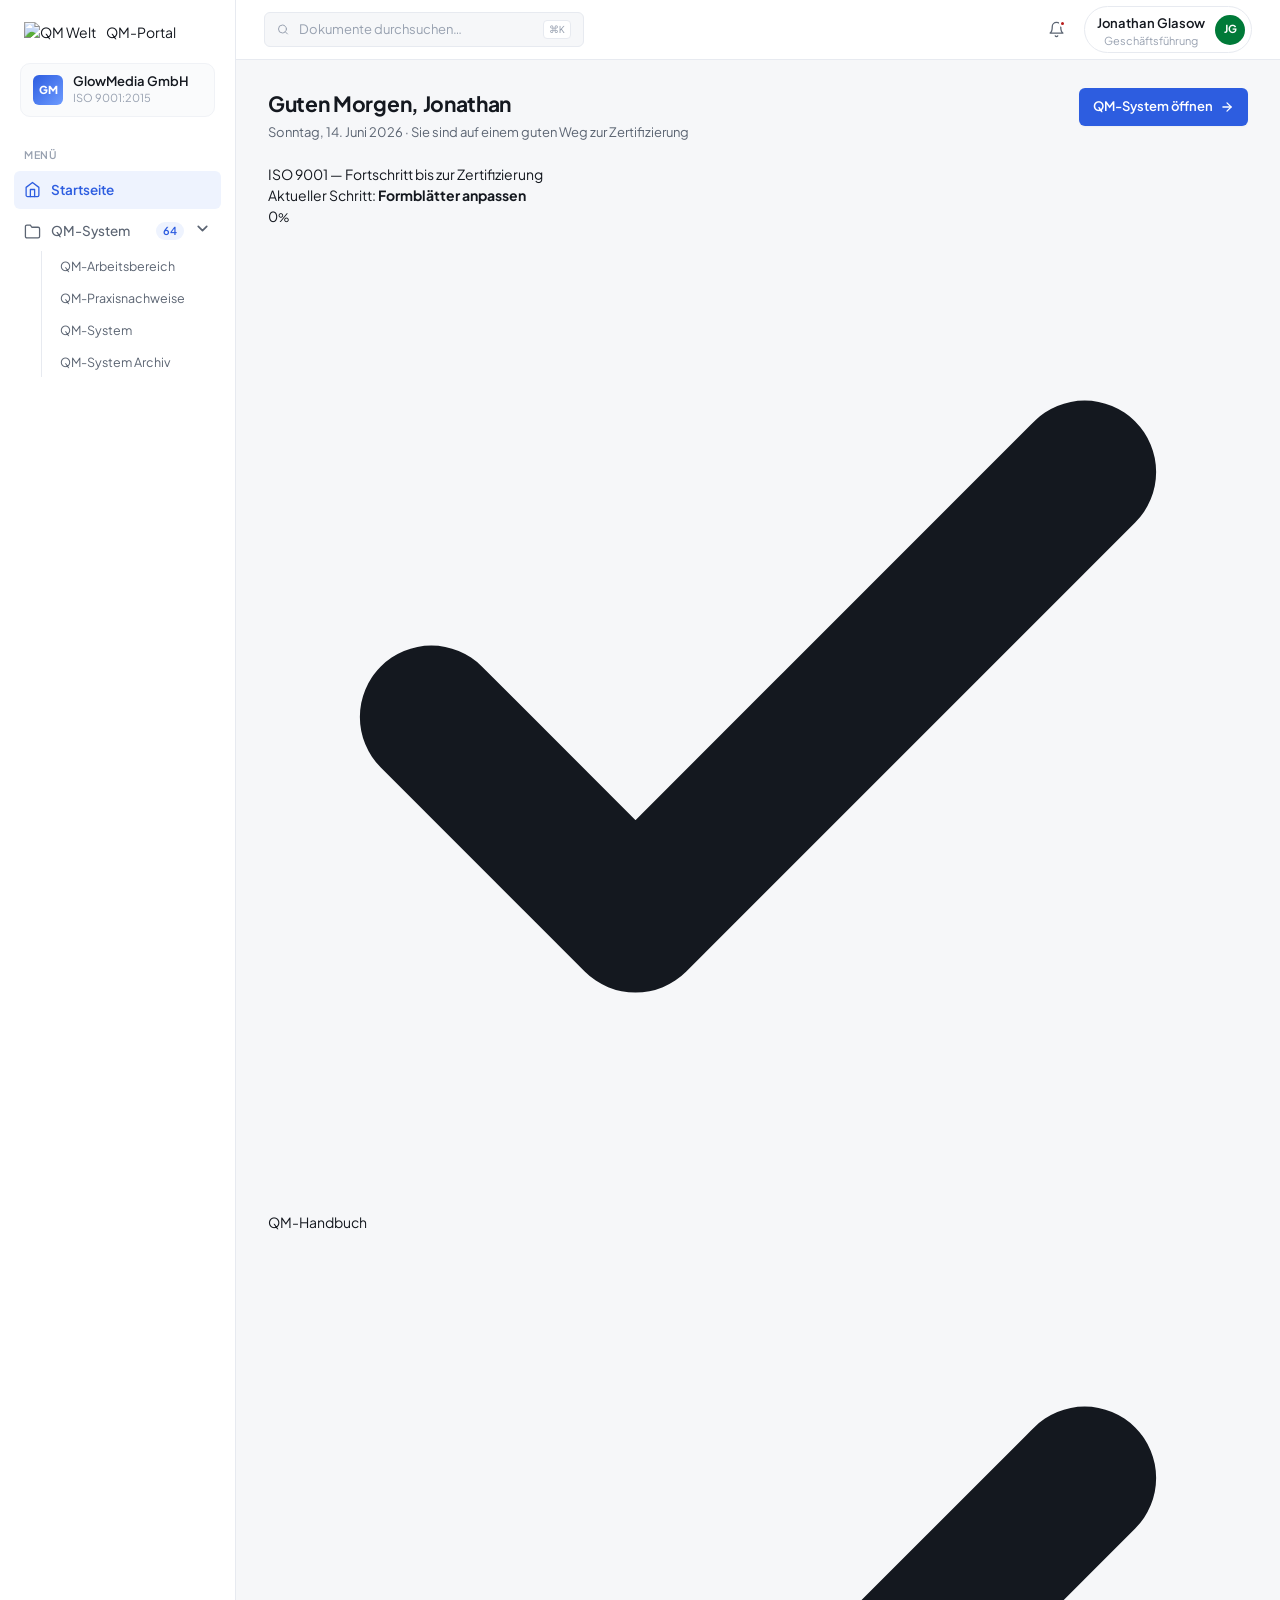
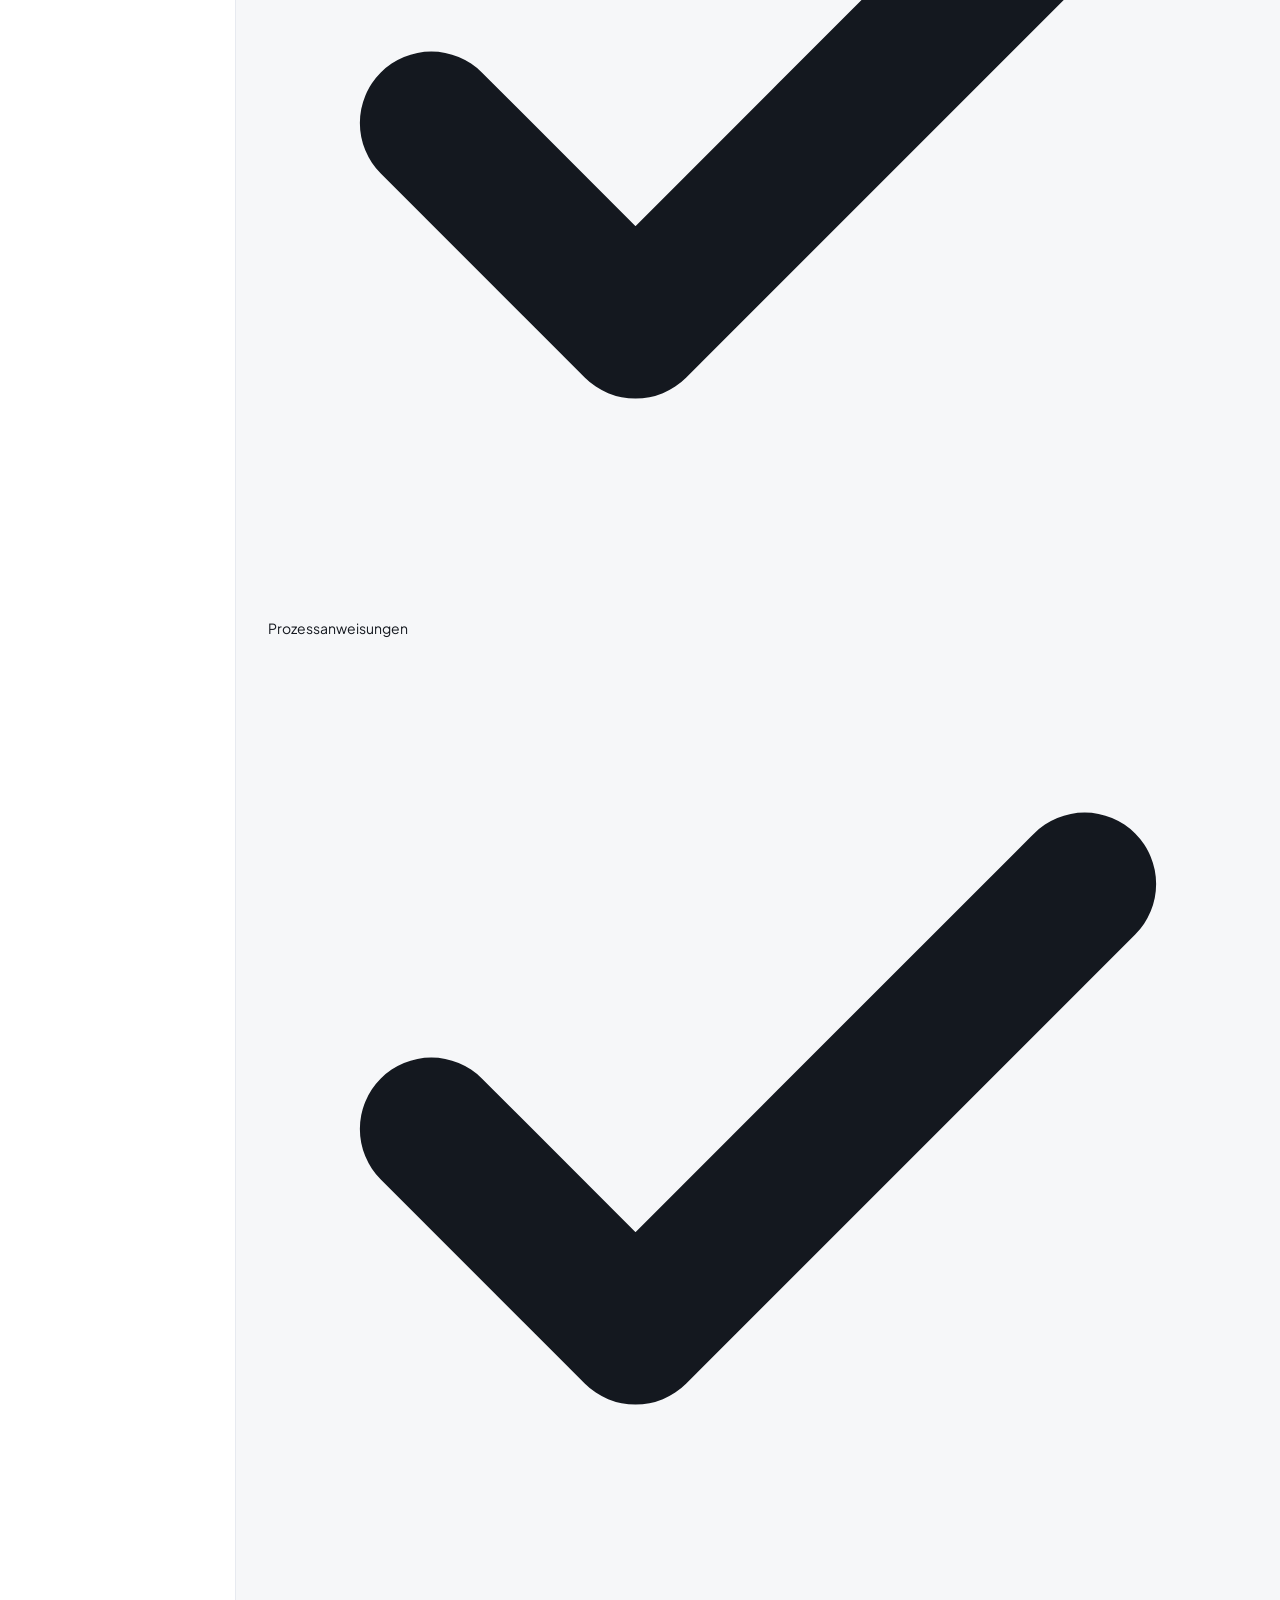
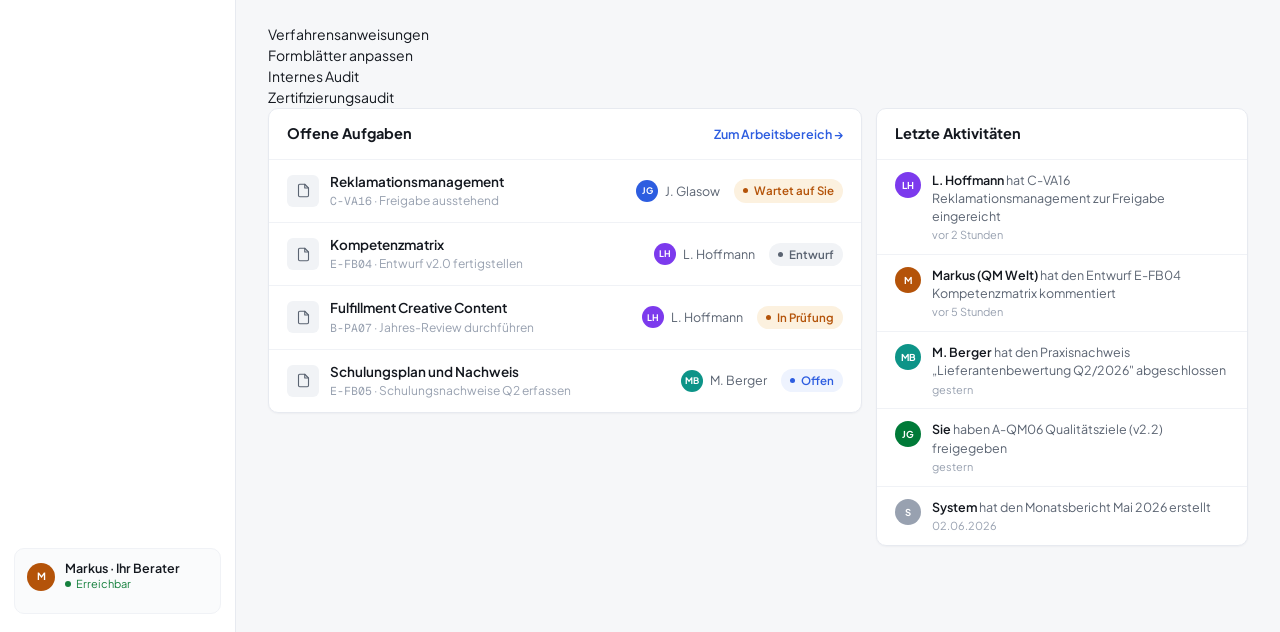
==== commit 59347ba2: "Sidebar: 'Sicherheitsgarantie'-Hinweis unten links entfernt Co-Authored-By: Claude Opus 4.8 <noreply" ====
--- a/index.html
+++ b/index.html
@@ -18,11 +18,8 @@
   <!-- ════════ SIDEBAR ════════ -->
   <aside class="sidebar">
     <div class="brand">
-      <div class="brand-mark">S</div>
-      <div class="brand-text">
-        <strong>Safest</strong>
-        <span>QM-Portal</span>
-      </div>
+      <img class="brand-logo" src="qm-welt-logo.svg" alt="QM Welt" />
+      <span class="brand-sub">QM-Portal</span>
     </div>
 
     <div class="customer-block">
@@ -40,18 +37,23 @@
       Startseite
     </a>
 
-    <a href="qm-system.html" class="nav-item">
-      <svg viewBox="0 0 24 24" fill="none" stroke="currentColor" stroke-width="1.8" stroke-linecap="round" stroke-linejoin="round"><path d="M22 19a2 2 0 0 1-2 2H4a2 2 0 0 1-2-2V5a2 2 0 0 1 2-2h5l2 3h9a2 2 0 0 1 2 2z"/></svg>
-      QM-System
-      <span class="nav-badge">64</span>
-    </a>
-
-    <nav class="nav-sub">
-      <a href="qm-system.html#arbeitsbereich">QM-Arbeitsbereich</a>
-      <a href="qm-system.html#praxisnachweise">QM-Praxisnachweise</a>
-      <a href="qm-system.html#system">QM-System</a>
-      <a href="qm-system.html#archiv">QM-System Archiv</a>
-    </nav>
+    <div class="nav-group">
+      <a href="qm-system.html" class="nav-item">
+        <svg viewBox="0 0 24 24" fill="none" stroke="currentColor" stroke-width="1.8" stroke-linecap="round" stroke-linejoin="round"><path d="M22 19a2 2 0 0 1-2 2H4a2 2 0 0 1-2-2V5a2 2 0 0 1 2-2h5l2 3h9a2 2 0 0 1 2 2z"/></svg>
+        QM-System
+        <span class="nav-badge">64</span>
+        <button class="nav-caret" id="nav-caret" aria-label="Untermenü ein-/ausklappen">
+          <svg viewBox="0 0 24 24" fill="none" stroke="currentColor" stroke-width="2.4" stroke-linecap="round" stroke-linejoin="round"><polyline points="6 9 12 15 18 9"/></svg>
+        </button>
+      </a>
+
+      <nav class="nav-sub" id="side-sub">
+        <a href="qm-system.html#arbeitsbereich">QM-Arbeitsbereich</a>
+        <a href="qm-system.html#praxisnachweise">QM-Praxisnachweise</a>
+        <a href="qm-system.html#system">QM-System</a>
+        <a href="qm-system.html#archiv">QM-System Archiv</a>
+      </nav>
+    </div>
 
     <div class="sidebar-bottom">
       <div class="sidebar-bottom-row">
@@ -61,7 +63,6 @@
           <span class="status-online">Erreichbar</span>
         </div>
       </div>
-      <p>Sicherheitsgarantie aktiv — bei Audit-Nichtbestehen kostenlose Nachbesserung.</p>
     </div>
   </aside>
 
@@ -83,7 +84,7 @@
           <span class="user-chip-name">Jonathan Glasow</span>
           <span class="user-chip-role">Geschäftsführung</span>
         </div>
-        <div class="avatar" style="background:#2D5DE0;">JG</div>
+        <div class="avatar" style="background:#007A38;">JG</div>
       </button>
     </div>
   </header>
@@ -94,7 +95,7 @@
     <div class="page-head fade">
       <div>
         <h1>Guten Morgen, Jonathan</h1>
-        <div class="sub">Mittwoch, 10. Juni 2026 · Ihr QM-System ist auf aktuellem Stand</div>
+        <div class="sub">Sonntag, 14. Juni 2026 · Sie sind auf einem guten Weg zur Zertifizierung</div>
       </div>
       <a href="qm-system.html" class="btn btn-primary">
         QM-System öffnen
@@ -102,52 +103,44 @@
       </a>
     </div>
 
-    <!-- KPI ROW -->
-    <section class="kpi-grid">
-      <div class="kpi fade d1">
-        <div class="kpi-tile blue">
-          <svg viewBox="0 0 24 24" fill="none" stroke="currentColor" stroke-width="1.8" stroke-linecap="round" stroke-linejoin="round"><path d="M14 2H6a2 2 0 0 0-2 2v16a2 2 0 0 0 2 2h12a2 2 0 0 0 2-2V8z"/><polyline points="14 2 14 8 20 8"/></svg>
-        </div>
-        <div>
-          <div class="kpi-label">Gelenkte Dokumente</div>
-          <div class="kpi-value">64</div>
-          <div class="kpi-meta good">
-            <svg width="11" height="11" viewBox="0 0 24 24" fill="none" stroke="currentColor" stroke-width="2.6" stroke-linecap="round" stroke-linejoin="round"><polyline points="20 6 9 17 4 12"/></svg>
-            Alle versioniert &amp; aktuell
-          </div>
-        </div>
-      </div>
-
-      <div class="kpi fade d2">
-        <div class="kpi-tile green">
-          <svg viewBox="0 0 24 24" fill="none" stroke="currentColor" stroke-width="1.8" stroke-linecap="round" stroke-linejoin="round"><path d="M12 22s8-4 8-10V5l-8-3-8 3v7c0 6 8 10 8 10z"/></svg>
-        </div>
-        <div>
-          <div class="kpi-label">Audit-Bereitschaft</div>
-          <div class="kpi-value">92<small>%</small></div>
-          <div class="kpi-meta good">Sehr gut vorbereitet</div>
-        </div>
-      </div>
-
-      <div class="kpi fade d3">
-        <div class="kpi-tile amber">
-          <svg viewBox="0 0 24 24" fill="none" stroke="currentColor" stroke-width="1.8" stroke-linecap="round" stroke-linejoin="round"><path d="M9 11l3 3L22 4"/><path d="M21 12v7a2 2 0 0 1-2 2H5a2 2 0 0 1-2-2V5a2 2 0 0 1 2-2h11"/></svg>
-        </div>
-        <div>
-          <div class="kpi-label">Offene Aufgaben</div>
-          <div class="kpi-value">4</div>
-          <div class="kpi-meta warn">1 wartet auf Ihre Freigabe</div>
-        </div>
-      </div>
-
-      <div class="kpi fade d4">
-        <div class="kpi-tile violet">
-          <svg viewBox="0 0 24 24" fill="none" stroke="currentColor" stroke-width="1.8" stroke-linecap="round" stroke-linejoin="round"><rect x="3" y="4" width="18" height="18" rx="2"/><line x1="16" y1="2" x2="16" y2="6"/><line x1="8" y1="2" x2="8" y2="6"/><line x1="3" y1="10" x2="21" y2="10"/></svg>
-        </div>
-        <div>
-          <div class="kpi-label">Internes Audit</div>
-          <div class="kpi-value">12. Aug</div>
-          <div class="kpi-meta">in 63 Tagen · Programm steht</div>
+    <!-- PROGRESS CARD -->
+    <section class="progress-card fade d1">
+      <div class="progress-card-head">
+        <div>
+          <div class="progress-eyebrow">ISO 9001 — Fortschritt bis zur Zertifizierung</div>
+          <div class="progress-step">Aktueller Schritt: <strong>Formblätter anpassen</strong></div>
+        </div>
+        <div class="progress-pct"><span id="pct-num">0</span><small>%</small></div>
+      </div>
+
+      <div class="progress-track">
+        <div class="progress-fill" id="progress-fill" data-target="68"></div>
+      </div>
+
+      <div class="stepper">
+        <div class="step done">
+          <span class="step-dot"><svg viewBox="0 0 24 24" fill="none" stroke="currentColor" stroke-width="3.5" stroke-linecap="round" stroke-linejoin="round"><polyline points="20 6 9 17 4 12"/></svg></span>
+          <span class="step-label">QM-Handbuch</span>
+        </div>
+        <div class="step done">
+          <span class="step-dot"><svg viewBox="0 0 24 24" fill="none" stroke="currentColor" stroke-width="3.5" stroke-linecap="round" stroke-linejoin="round"><polyline points="20 6 9 17 4 12"/></svg></span>
+          <span class="step-label">Prozess­anweisungen</span>
+        </div>
+        <div class="step done">
+          <span class="step-dot"><svg viewBox="0 0 24 24" fill="none" stroke="currentColor" stroke-width="3.5" stroke-linecap="round" stroke-linejoin="round"><polyline points="20 6 9 17 4 12"/></svg></span>
+          <span class="step-label">Verfahrens­anweisungen</span>
+        </div>
+        <div class="step current">
+          <span class="step-dot"></span>
+          <span class="step-label">Formblätter anpassen</span>
+        </div>
+        <div class="step">
+          <span class="step-dot"></span>
+          <span class="step-label">Internes Audit</span>
+        </div>
+        <div class="step">
+          <span class="step-dot"></span>
+          <span class="step-label">Zertifizierungs­audit</span>
         </div>
       </div>
     </section>
@@ -178,7 +171,7 @@
           <div class="feed-item">
             <div class="avatar" style="background:#B45309;">M</div>
             <div class="feed-text">
-              <strong>Markus (Safest)</strong> hat den Entwurf E-FB04 Kompetenzmatrix kommentiert
+              <strong>Markus (QM Welt)</strong> hat den Entwurf E-FB04 Kompetenzmatrix kommentiert
               <span class="feed-time">vor 5 Stunden</span>
             </div>
           </div>
@@ -190,7 +183,7 @@
             </div>
           </div>
           <div class="feed-item">
-            <div class="avatar" style="background:#2D5DE0;">JG</div>
+            <div class="avatar" style="background:#007A38;">JG</div>
             <div class="feed-text">
               <strong>Sie</strong> haben A-QM06 Qualitätsziele (v2.2) freigegeben
               <span class="feed-time">gestern</span>
@@ -207,14 +200,6 @@
       </div>
 
     </section>
-
-    <!-- FOLDER QUICK ACCESS -->
-    <div class="page-head fade d3" style="margin-bottom:14px;">
-      <div>
-        <h1 style="font-size:16px;">QM-System — Schnellzugriff</h1>
-      </div>
-    </div>
-    <section class="folder-grid mini fade d4" id="dash-folders"><!-- JS --></section>
 
   </main>
 </div>
